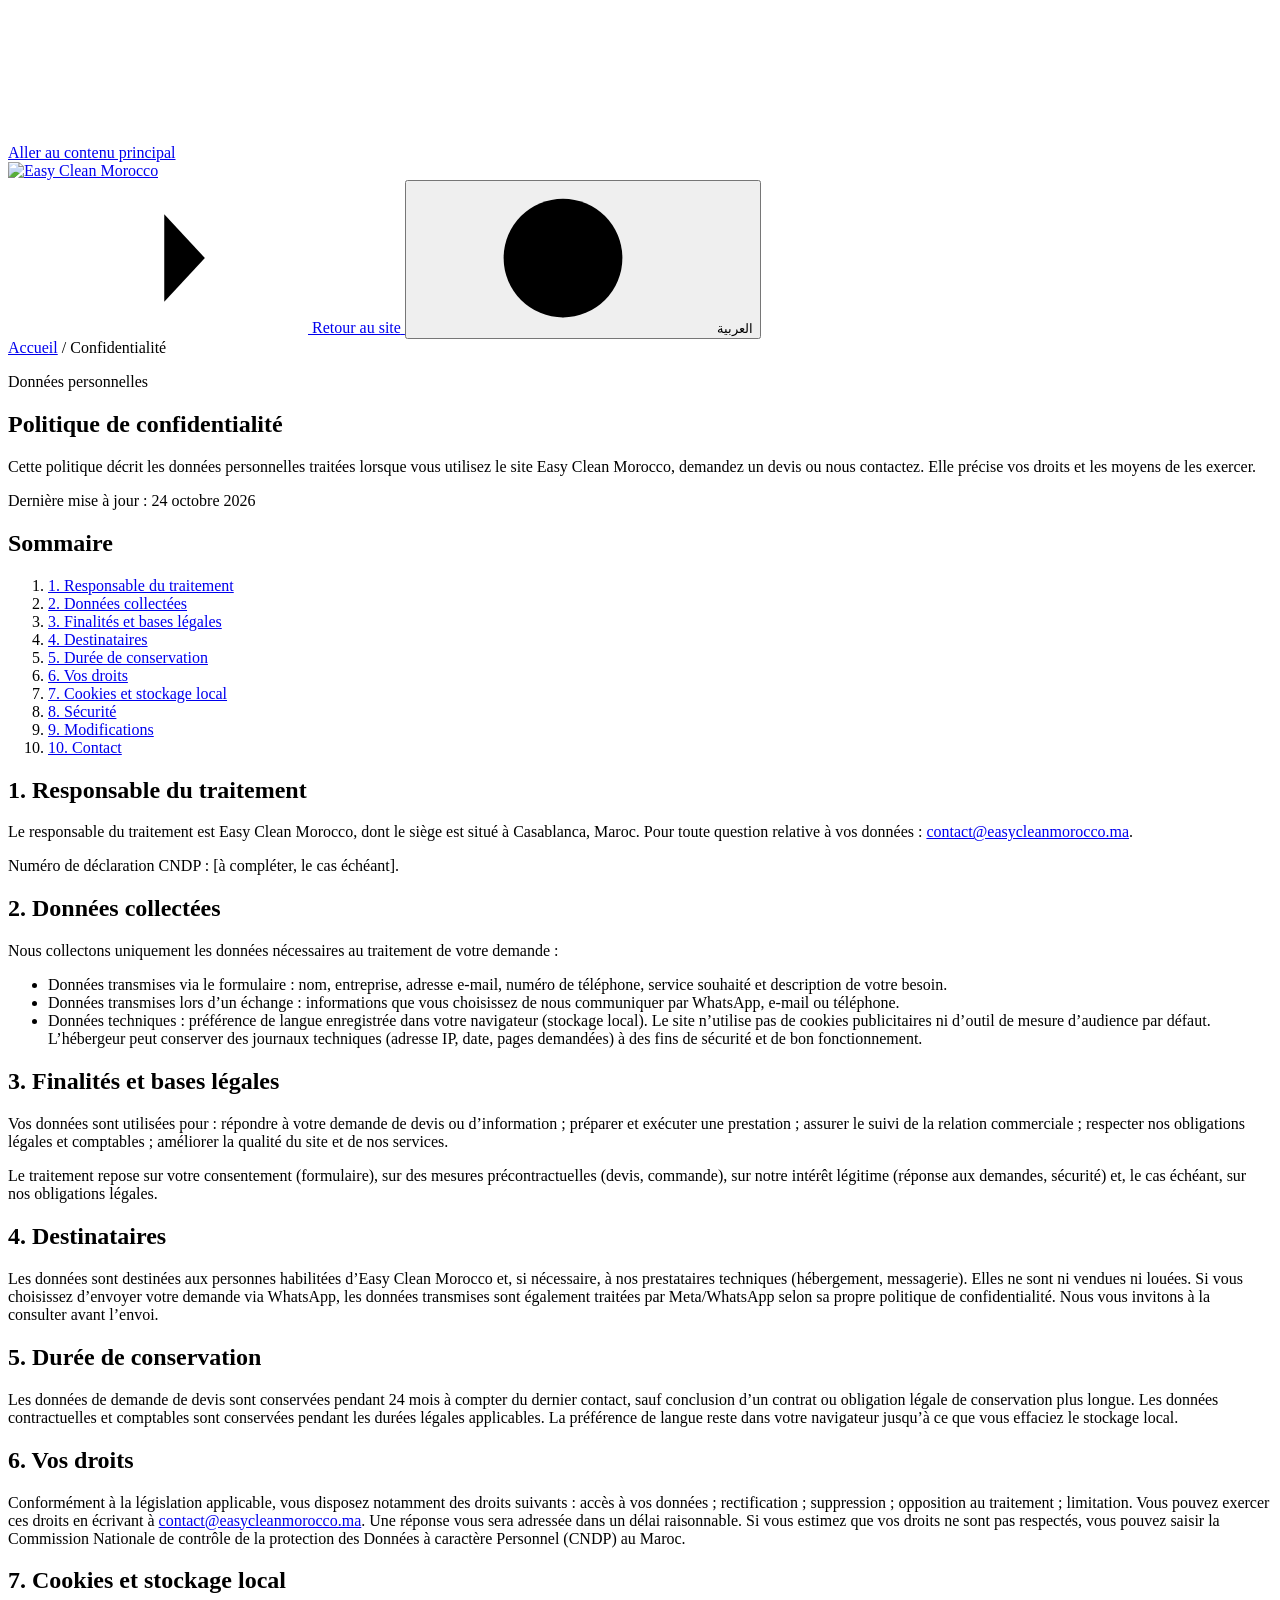
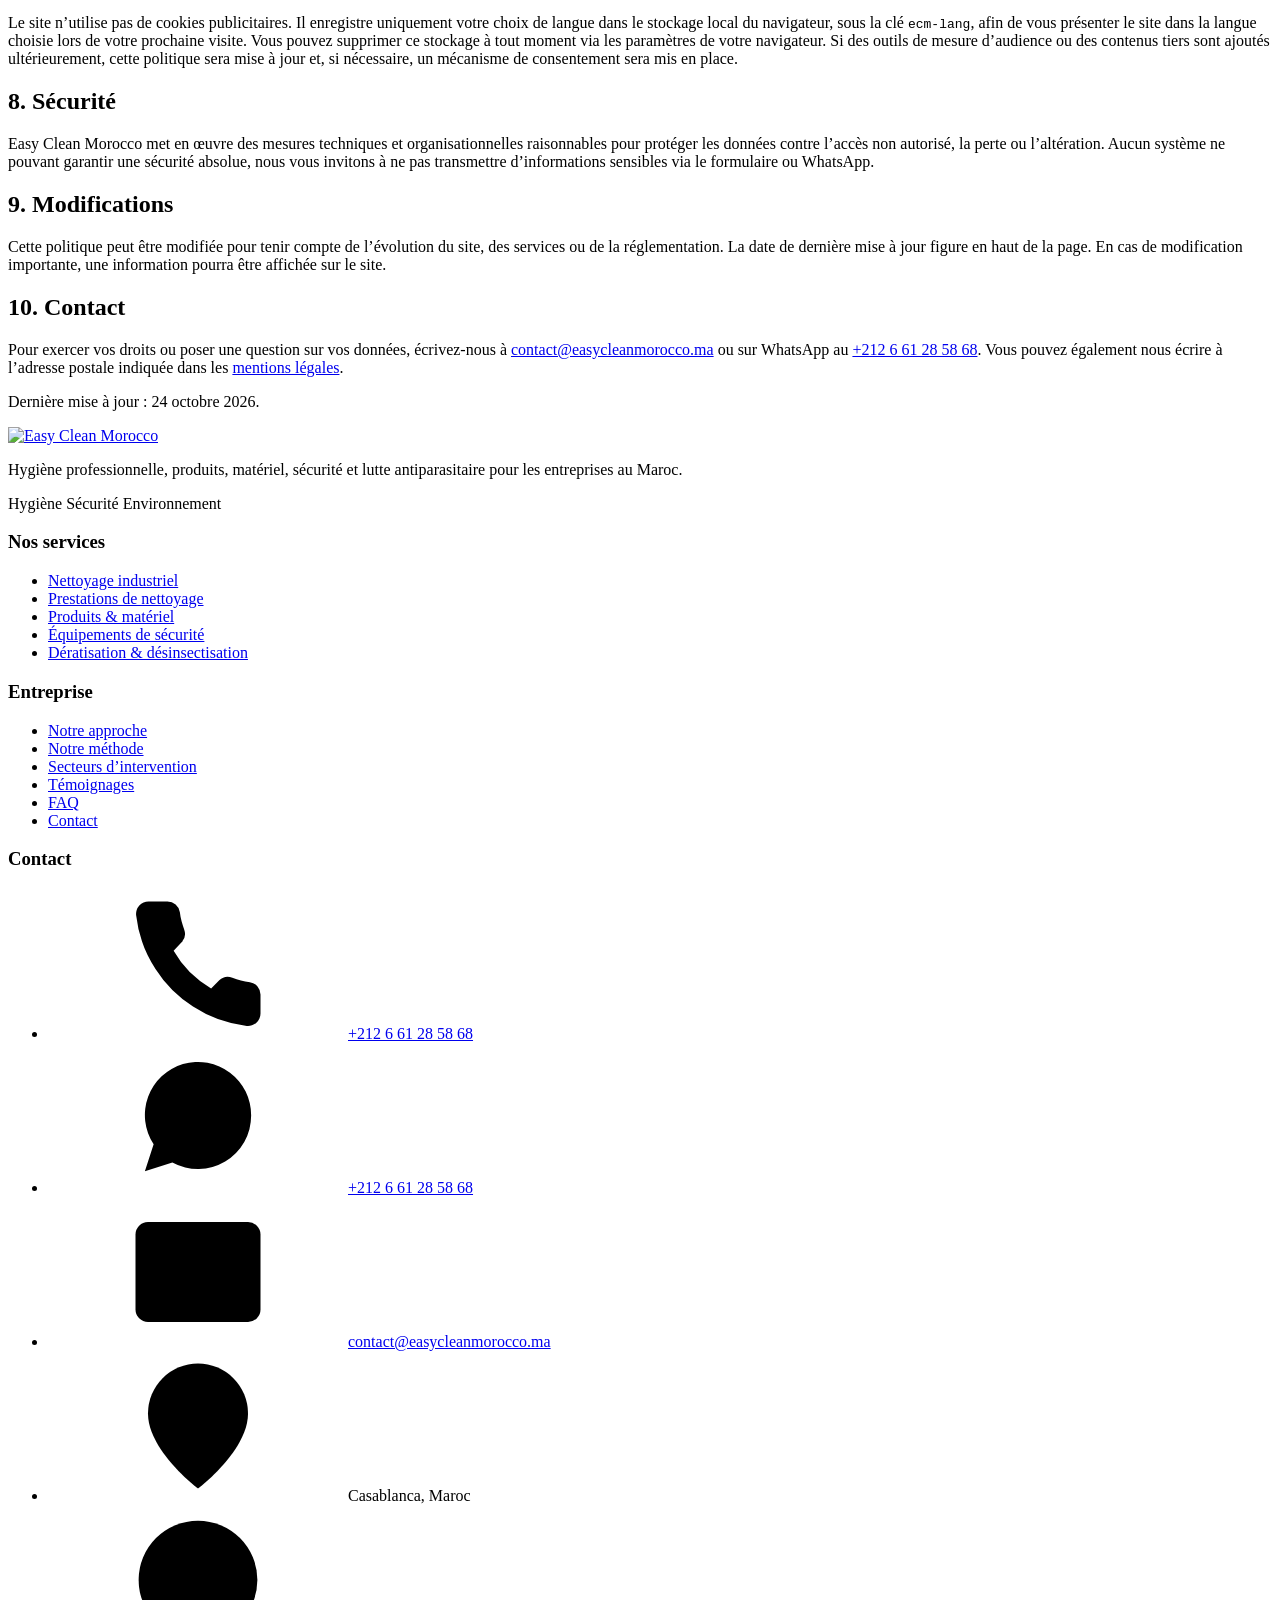
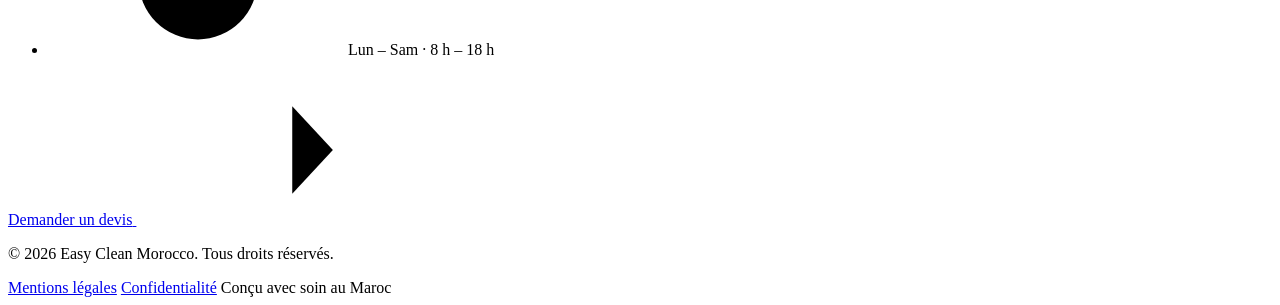
==== confidentialite.html @ 5d4d0fb3 "Renommer le titre du site : Site Web easy clean morocco" ====
<!DOCTYPE html>
<html lang="fr" dir="ltr">
<head>
<meta charset="utf-8">
<meta name="viewport" content="width=device-width, initial-scale=1">
<title>Politique de confidentialité — Site Web easy clean morocco</title>
<meta name="description" content="Politique de confidentialité d'Easy Clean Morocco : données collectées, finalités, droits et cookies.">
<meta name="theme-color" content="#07182E">
<link rel="canonical" href="https://www.easycleanmorocco.ma/confidentialite.html">
<meta property="og:type" content="website">
<meta property="og:locale" content="fr_MA">
<meta property="og:site_name" content="Site Web easy clean morocco">
<meta property="og:title" content="Politique de confidentialité — Site Web easy clean morocco">
<meta property="og:description" content="Politique de confidentialité d'Easy Clean Morocco : données collectées, finalités, droits et cookies.">
<meta property="og:image" content="https://www.easycleanmorocco.ma/assets/img/hero-main.jpg">
<meta property="og:image:width" content="1400">
<meta property="og:image:height" content="1867">
<meta property="og:url" content="https://www.easycleanmorocco.ma/confidentialite.html">
<meta name="twitter:card" content="summary_large_image">
<meta name="twitter:title" content="Politique de confidentialité — Site Web easy clean morocco">
<meta name="twitter:description" content="Politique de confidentialité d'Easy Clean Morocco : données collectées, finalités, droits et cookies.">
<meta name="twitter:image" content="https://www.easycleanmorocco.ma/assets/img/hero-main.jpg">
<link rel="icon" href="assets/favicon.svg" type="image/svg+xml">
<link rel="preload" href="assets/fonts/sora-700.woff2" as="font" type="font/woff2" crossorigin>
<link rel="preload" href="assets/fonts/manrope-400.woff2" as="font" type="font/woff2" crossorigin>
<link rel="stylesheet" href="assets/css/style.css">
<script>document.documentElement.classList.add('js');</script>
<script>
try {
  var savedLang = localStorage.getItem('ecm-lang');
  if (savedLang === 'ar') {
    document.documentElement.lang = 'ar';
    document.documentElement.dir = 'rtl';
  }
} catch (e) {}
</script>
</head>
<body data-title-fr="Politique de confidentialité — Site Web easy clean morocco" data-title-ar="سياسة الخصوصية — Site Web easy clean morocco" data-desc-fr="Politique de confidentialité d'Easy Clean Morocco : données collectées, finalités, droits et cookies." data-desc-ar="سياسة الخصوصية لدى Easy Clean Morocco: البيانات المجمعة، الأغراض، الحقوق وملفات تعريف الارتباط.">


<a href="#main" class="skip-link" data-ar="الانتقال إلى المحتوى الرئيسي">Aller au contenu principal</a>


<svg class="sprite" aria-hidden="true" focusable="false" xmlns="http://www.w3.org/2000/svg">
  <symbol id="ecm-mark" viewBox="0 0 240 260">
    <defs>
      <radialGradient id="ecm-ball" cx="35%" cy="28%" r="75%">
        <stop offset="0" stop-color="#FF9CCD"/>
        <stop offset=".4" stop-color="#FF3D9E"/>
        <stop offset=".78" stop-color="#E6007E"/>
        <stop offset="1" stop-color="#A80058"/>
      </radialGradient>
      <linearGradient id="ecm-leaf" x1="0" y1="0" x2=".9" y2="1">
        <stop offset="0" stop-color="#FF4FA6"/>
        <stop offset="1" stop-color="#E6007E"/>
      </linearGradient>
    </defs>
    <g stroke="#0A5FBF" stroke-width="9" stroke-linejoin="round">
      <path d="M145 248 C125 185 130 115 160 62 C205 120 200 190 145 248 Z" fill="url(#ecm-leaf)"/>
      <path d="M175 105 C140 160 90 205 45 250 C55 185 105 140 175 105 Z" fill="url(#ecm-leaf)"/>
      <circle cx="54" cy="88" r="32" fill="url(#ecm-ball)"/>
      <circle cx="122" cy="56" r="30" fill="url(#ecm-ball)"/>
      <circle cx="198" cy="48" r="34" fill="url(#ecm-ball)"/>
      <circle cx="146" cy="116" r="22" fill="url(#ecm-ball)"/>
      <circle cx="186" cy="210" r="38" fill="url(#ecm-ball)"/>
    </g>
    <g fill="#fff" opacity=".9">
      <ellipse cx="43" cy="76" rx="10" ry="6.5" transform="rotate(-32 43 76)"/>
      <ellipse cx="112" cy="45" rx="9" ry="6" transform="rotate(-32 112 45)"/>
      <ellipse cx="187" cy="36" rx="10" ry="6.5" transform="rotate(-32 187 36)"/>
      <ellipse cx="139" cy="108" rx="6" ry="4" transform="rotate(-32 139 108)"/>
      <ellipse cx="175" cy="198" rx="10" ry="6.5" transform="rotate(-32 175 198)"/>
      <ellipse cx="147" cy="104" rx="7" ry="26" transform="rotate(6 147 104)" opacity=".8"/>
      <ellipse cx="130" cy="163" rx="7" ry="24" transform="rotate(-42 130 163)" opacity=".7"/>
    </g>
  </symbol>
  <symbol id="i-arrow" viewBox="0 0 24 24"><path d="M4 12h16"/><path d="m13 5 6.5 7-6.5 7"/></symbol>
  <symbol id="i-globe" viewBox="0 0 24 24"><circle cx="12" cy="12" r="9.5"/><path d="M2.5 12h19M12 2.5c2.7 2.6 4 6 4 9.5s-1.3 6.9-4 9.5c-2.7-2.6-4-6-4-9.5s1.3-6.9 4-9.5Z"/></symbol>
  <symbol id="i-phone" viewBox="0 0 24 24"><path d="M22 16.9v3a2 2 0 0 1-2.2 2 19.8 19.8 0 0 1-8.6-3.1 19.5 19.5 0 0 1-6-6A19.8 19.8 0 0 1 2.1 4.2 2 2 0 0 1 4.1 2h3a2 2 0 0 1 2 1.7c.1 1 .4 1.9.7 2.8a2 2 0 0 1-.5 2.1L8.1 9.9a16 16 0 0 0 6 6l1.3-1.3a2 2 0 0 1 2.1-.4c.9.3 1.8.6 2.8.7a2 2 0 0 1 1.7 2Z"/></symbol>
  <symbol id="i-whatsapp" viewBox="0 0 24 24"><path d="M20.5 11.6a8.5 8.5 0 0 1-12.6 7.5L3.5 20.5l1.4-4.3a8.5 8.5 0 1 1 15.6-4.6Z"/><path d="M8.6 8.3c.3-.6.6-.7 1-.7h.6c.2 0 .4.1.5.4l.7 1.6c.1.2 0 .4-.1.6l-.5.6c-.1.2-.2.4 0 .6.4.7 1 1.3 1.8 1.8.2.1.4.1.6-.1l.6-.6c.2-.2.4-.2.6-.1l1.6.7c.2.1.3.3.3.5v.6c0 .4-.1.7-.7 1-.5.3-1.2.4-2 .2-1.4-.4-3-1.3-4.2-2.5-1-1-1.8-2.4-2-3.4-.1-.5 0-.9.2-1.2Z"/></symbol>
  <symbol id="i-mail" viewBox="0 0 24 24"><rect x="2" y="4" width="20" height="16" rx="2"/><path d="m2.5 6.5 9.5 7 9.5-7"/></symbol>
  <symbol id="i-pin" viewBox="0 0 24 24"><path d="M20 10c0 6-8 12-8 12s-8-6-8-12a8 8 0 0 1 16 0Z"/><circle cx="12" cy="10" r="3"/></symbol>
  <symbol id="i-clock" viewBox="0 0 24 24"><circle cx="12" cy="12" r="9.5"/><path d="M12 7v5.2l3.4 2"/></symbol>
</svg>


<header class="header legal-header" id="header">
  <div class="container header__inner">
    <a class="brand" href="index.html" aria-label="Easy Clean Morocco — Accueil">
      <img class="brand__logo" src="assets/img/logo.png" alt="Easy Clean Morocco" width="1200" height="416">
    </a>

    <div class="legal-header__actions">
      <a class="legal-back" href="index.html" aria-label="Retour au site" data-ar-label="العودة إلى الموقع">
        <svg class="ico ico--arrow" aria-hidden="true"><use href="#i-arrow"/></svg>
        <span data-ar="العودة إلى الموقع">Retour au site</span>
      </a>
      <button class="lang-toggle" type="button" id="langToggle" aria-label="Passer en arabe">
        <svg class="ico" aria-hidden="true"><use href="#i-globe"/></svg>
        <span class="lang-toggle__label">العربية</span>
      </button>
    </div>
  </div>
</header>


<main id="main" class="legal-main">
  <section class="legal-hero">
    <div class="container">
      <nav class="breadcrumb" aria-label="Fil d’Ariane">
        <a href="index.html" data-ar="الرئيسية">Accueil</a>
        <span aria-hidden="true">/</span>
        <span data-ar="الخصوصية">Confidentialité</span>
      </nav>
      <p class="eyebrow" data-ar="البيانات الشخصية"><span class="eyebrow__dot"></span> Données personnelles</p>
      <h1 data-ar="سياسة الخصوصية">Politique de confidentialité</h1>
      <p class="legal-hero__lead" data-ar="توضح هذه السياسة البيانات الشخصية التي تُعالج عند استخدام موقع Easy Clean Morocco أو طلب عرض سعر أو التواصل معنا. كما تحدد حقوقكم وسبل ممارستها.">Cette politique décrit les données personnelles traitées lorsque vous utilisez le site Easy Clean Morocco, demandez un devis ou nous contactez. Elle précise vos droits et les moyens de les exercer.</p>
      <p class="legal-meta"><span data-ar="آخر تحديث: 24 أكتوبر 2026">Dernière mise à jour : 24 octobre 2026</span></p>
    </div>
  </section>

  <div class="container legal-layout">
    
<aside class="legal-toc">
  <h2 data-ar="المحتويات">Sommaire</h2>
  <ol>
    <li><a href="#responsable" data-ar="1. المسؤول عن المعالجة">1. Responsable du traitement</a></li>
    <li><a href="#donnees" data-ar="2. البيانات المجمعة">2. Données collectées</a></li>
    <li><a href="#finalites" data-ar="3. الأغراض والأسس">3. Finalités et bases légales</a></li>
    <li><a href="#destinataires" data-ar="4. المستلمون">4. Destinataires</a></li>
    <li><a href="#conservation" data-ar="5. مدة الحفظ">5. Durée de conservation</a></li>
    <li><a href="#droits" data-ar="6. حقوقكم">6. Vos droits</a></li>
    <li><a href="#cookies" data-ar="7. ملفات تعريف الارتباط">7. Cookies et stockage local</a></li>
    <li><a href="#securite" data-ar="8. الأمن">8. Sécurité</a></li>
    <li><a href="#modifications" data-ar="9. التعديلات">9. Modifications</a></li>
    <li><a href="#contact-donnees" data-ar="10. اتصل بنا">10. Contact</a></li>
  </ol>
</aside>

    
<article class="legal-content">
  <section id="responsable">
    <h2 data-ar="1. المسؤول عن المعالجة">1. Responsable du traitement</h2>
    <p data-ar="المسؤول عن معالجة بياناتكم هو Easy Clean Morocco، الكائن مقره بالدار البيضاء، المغرب. لأي سؤال يتعلق ببياناتكم: <a href='mailto:contact@easycleanmorocco.ma'><bdi dir='ltr'>contact@easycleanmorocco.ma</bdi></a>.">Le responsable du traitement est Easy Clean Morocco, dont le siège est situé à Casablanca, Maroc. Pour toute question relative à vos données : <a href="mailto:contact@easycleanmorocco.ma">contact@easycleanmorocco.ma</a>.</p>
    <p data-ar="رقم التصريح لدى اللجنة الوطنية لمراقبة حماية المعطيات ذات الطابع الشخصي (CNDP): [يُستكمل عند الاقتضاء].">Numéro de déclaration CNDP : <span class="legal-placeholder">[à compléter, le cas échéant]</span>.</p>
  </section>

  <section id="donnees">
    <h2 data-ar="2. البيانات المجمعة">2. Données collectées</h2>
    <p data-ar="نجمع فقط البيانات الضرورية لمعالجة طلبكم:">Nous collectons uniquement les données nécessaires au traitement de votre demande :</p>
    <ul>
      <li data-ar="البيانات المرسلة عبر النموذج: الاسم، الشركة، البريد الإلكتروني، رقم الهاتف، الخدمة المطلوبة ووصف الاحتياج.">Données transmises via le formulaire : nom, entreprise, adresse e-mail, numéro de téléphone, service souhaité et description de votre besoin.</li>
      <li data-ar="البيانات المرسلة أثناء التواصل: المعلومات التي تختارون مشاركتها معنا عبر واتساب أو البريد الإلكتروني أو الهاتف.">Données transmises lors d’un échange : informations que vous choisissez de nous communiquer par WhatsApp, e-mail ou téléphone.</li>
      <li data-ar="البيانات التقنية: تفضيل اللغة المحفوظ في متصفحكم (التخزين المحلي). لا يستخدم الموقع ملفات تعريف ارتباط إعلانية ولا أدوات قياس جمهور بشكل افتراضي. وقد يحتفظ المستضيف بسجلات تقنية (عنوان IP، التاريخ، الصفحات المطلوبة) لأغراض الأمن وحسن سير الموقع.">Données techniques : préférence de langue enregistrée dans votre navigateur (stockage local). Le site n’utilise pas de cookies publicitaires ni d’outil de mesure d’audience par défaut. L’hébergeur peut conserver des journaux techniques (adresse IP, date, pages demandées) à des fins de sécurité et de bon fonctionnement.</li>
    </ul>
  </section>

  <section id="finalites">
    <h2 data-ar="3. الأغراض والأسس القانونية">3. Finalités et bases légales</h2>
    <p data-ar="تُستخدم بياناتكم من أجل: الرد على طلب عرض السعر أو المعلومات؛ إعداد وتنفيذ الخدمة؛ متابعة العلاقة التجارية؛ الوفاء بالتزاماتنا القانونية والمحاسبية؛ تحسين جودة الموقع وخدماتنا.">Vos données sont utilisées pour : répondre à votre demande de devis ou d’information ; préparer et exécuter une prestation ; assurer le suivi de la relation commerciale ; respecter nos obligations légales et comptables ; améliorer la qualité du site et de nos services.</p>
    <p data-ar="تستند المعالجة إلى موافقتكم (النموذج)، وإلى الإجراءات السابقة للتعاقد (عرض السعر، الطلب)، وإلى مصلحتنا المشروعة (الرد على الطلبات، الأمن)، وعند الاقتضاء إلى التزاماتنا القانونية.">Le traitement repose sur votre consentement (formulaire), sur des mesures précontractuelles (devis, commande), sur notre intérêt légitime (réponse aux demandes, sécurité) et, le cas échéant, sur nos obligations légales.</p>
  </section>

  <section id="destinataires">
    <h2 data-ar="4. المستلمون">4. Destinataires</h2>
    <p data-ar="البيانات مخصصة للأشخاص المخولين لدى Easy Clean Morocco، وعند الحاجة لمزودينا التقنيين (الاستضافة، البريد الإلكتروني). ولا تُباع ولا تُؤجَّر. وإذا اخترتم إرسال طلبكم عبر واتساب، فإن البيانات المرسلة تُعالج أيضاً من طرف Meta/WhatsApp وفقاً لسياسة الخصوصية الخاصة بها. ندعوكم إلى الاطلاع عليها قبل الإرسال.">Les données sont destinées aux personnes habilitées d’Easy Clean Morocco et, si nécessaire, à nos prestataires techniques (hébergement, messagerie). Elles ne sont ni vendues ni louées. Si vous choisissez d’envoyer votre demande via WhatsApp, les données transmises sont également traitées par Meta/WhatsApp selon sa propre politique de confidentialité. Nous vous invitons à la consulter avant l’envoi.</p>
  </section>

  <section id="conservation">
    <h2 data-ar="5. مدة الحفظ">5. Durée de conservation</h2>
    <p data-ar="تُحفظ بيانات طلب عرض السعر لمدة 24 شهراً من آخر تواصل، ما لم يُبرم عقد أو توجد مدة حفظ قانونية أطول. وتُحفظ البيانات التعاقدية والمحاسبية للمدد القانونية المعمول بها. ويبقى تفضيل اللغة في متصفحكم إلى حين مسح التخزين المحلي.">Les données de demande de devis sont conservées pendant 24 mois à compter du dernier contact, sauf conclusion d’un contrat ou obligation légale de conservation plus longue. Les données contractuelles et comptables sont conservées pendant les durées légales applicables. La préférence de langue reste dans votre navigateur jusqu’à ce que vous effaciez le stockage local.</p>
  </section>

  <section id="droits">
    <h2 data-ar="6. حقوقكم">6. Vos droits</h2>
    <p data-ar="وفقاً للتشريع المعمول به، تتمتعون على وجه الخصوص بالحقوق التالية: الوصول إلى بياناتكم؛ التصحيح؛ الحذف؛ الاعتراض على المعالجة؛ التقييد. يمكنكم ممارسة هذه الحقوق بمراسلتنا على <a href='mailto:contact@easycleanmorocco.ma'><bdi dir='ltr'>contact@easycleanmorocco.ma</bdi></a>. وسيتم الرد عليكم في أجل معقول. وإذا رأيتم أن حقوقكم لا تُحترم، يمكنكم اللجوء إلى اللجنة الوطنية لمراقبة حماية المعطيات ذات الطابع الشخصي (CNDP) بالمغرب.">Conformément à la législation applicable, vous disposez notamment des droits suivants : accès à vos données ; rectification ; suppression ; opposition au traitement ; limitation. Vous pouvez exercer ces droits en écrivant à <a href="mailto:contact@easycleanmorocco.ma">contact@easycleanmorocco.ma</a>. Une réponse vous sera adressée dans un délai raisonnable. Si vous estimez que vos droits ne sont pas respectés, vous pouvez saisir la Commission Nationale de contrôle de la protection des Données à caractère Personnel (CNDP) au Maroc.</p>
  </section>

  <section id="cookies">
    <h2 data-ar="7. ملفات تعريف الارتباط والتخزين المحلي">7. Cookies et stockage local</h2>
    <p data-ar="لا يستخدم الموقع ملفات تعريف ارتباط إعلانية. ويحفظ فقط اختيار اللغة في التخزين المحلي للمتصفح تحت المفتاح ecm-lang، لعرض الموقع باللغة المختارة عند زيارتكم التالية. يمكنكم حذف هذا التخزين في أي وقت عبر إعدادات المتصفح. وإذا أُضيفت لاحقاً أدوات لقياس الجمهور أو محتويات تابعة لجهات خارجية، فسيتم تحديث هذه السياسة، وعند الحاجة سيتم اعتماد آلية للموافقة.">Le site n’utilise pas de cookies publicitaires. Il enregistre uniquement votre choix de langue dans le stockage local du navigateur, sous la clé <code>ecm-lang</code>, afin de vous présenter le site dans la langue choisie lors de votre prochaine visite. Vous pouvez supprimer ce stockage à tout moment via les paramètres de votre navigateur. Si des outils de mesure d’audience ou des contenus tiers sont ajoutés ultérieurement, cette politique sera mise à jour et, si nécessaire, un mécanisme de consentement sera mis en place.</p>
  </section>

  <section id="securite">
    <h2 data-ar="8. الأمن">8. Sécurité</h2>
    <p data-ar="يتخذ Easy Clean Morocco تدابير تقنية وتنظيمية معقولة لحماية البيانات من الوصول غير المصرح به أو الفقدان أو التغيير. وبما أنه لا يوجد نظام يضمن أماناً مطلقاً، ندعوكم إلى عدم إرسال معلومات حساسة عبر النموذج أو واتساب.">Easy Clean Morocco met en œuvre des mesures techniques et organisationnelles raisonnables pour protéger les données contre l’accès non autorisé, la perte ou l’altération. Aucun système ne pouvant garantir une sécurité absolue, nous vous invitons à ne pas transmettre d’informations sensibles via le formulaire ou WhatsApp.</p>
  </section>

  <section id="modifications">
    <h2 data-ar="9. التعديلات">9. Modifications</h2>
    <p data-ar="قد تُعدَّل هذه السياسة لمواكبة تطور الموقع أو الخدمات أو التشريعات. ويظهر تاريخ آخر تحديث في أعلى الصفحة. وفي حال إجراء تعديل جوهري، يمكن عرض إشعار على الموقع.">Cette politique peut être modifiée pour tenir compte de l’évolution du site, des services ou de la réglementation. La date de dernière mise à jour figure en haut de la page. En cas de modification importante, une information pourra être affichée sur le site.</p>
  </section>

  <section id="contact-donnees">
    <h2 data-ar="10. اتصل بنا">10. Contact</h2>
    <p data-ar="لممارسة حقوقكم أو طرح سؤال حول بياناتكم، راسلونا على <a href='mailto:contact@easycleanmorocco.ma'><bdi dir='ltr'>contact@easycleanmorocco.ma</bdi></a> أو عبر واتساب على <a href='https://wa.me/212661285868' target='_blank' rel='noopener'><bdi dir='ltr'>+212 6 61 28 58 68</bdi></a>. يمكنكم أيضاً مراسلتنا على العنوان البريدي المذكور في <a href='mentions-legales.html'>المعلومات القانونية</a>.">Pour exercer vos droits ou poser une question sur vos données, écrivez-nous à <a href="mailto:contact@easycleanmorocco.ma">contact@easycleanmorocco.ma</a> ou sur WhatsApp au <a href="https://wa.me/212661285868" target="_blank" rel="noopener">+212 6 61 28 58 68</a>. Vous pouvez également nous écrire à l’adresse postale indiquée dans les <a href="mentions-legales.html">mentions légales</a>.</p>
  </section>

  <p class="legal-footer-note" data-ar="آخر تحديث: 24 أكتوبر 2026.">Dernière mise à jour : 24 octobre 2026.</p>
</article>

  </div>
</main>


<footer class="footer">
  <div class="container">
    <div class="footer__grid">
      <div class="footer__brand">
        <a class="brand brand--footer" href="index.html" aria-label="Easy Clean Morocco — Accueil">
          <img class="brand__logo" src="assets/img/logo.png" alt="Easy Clean Morocco" width="1200" height="416">
        </a>
        <p data-ar="النظافة المهنية، المنتجات، المعدات، السلامة ومكافحة الحشرات للشركات في المغرب.">Hygiène professionnelle, produits, matériel, sécurité et lutte antiparasitaire pour les entreprises au Maroc.</p>
        <div class="footer__tags">
          <span data-ar="نظافة">Hygiène</span>
          <span data-ar="سلامة">Sécurité</span>
          <span data-ar="بيئة">Environnement</span>
        </div>
      </div>

      <div class="footer__col">
        <h3 data-ar="خدماتنا">Nos services</h3>
        <ul>
          <li><a href="index.html#services" data-ar="التنظيف الصناعي">Nettoyage industriel</a></li>
          <li><a href="index.html#services" data-ar="خدمات التنظيف">Prestations de nettoyage</a></li>
          <li><a href="index.html#produits" data-ar="المنتجات والمعدات">Produits &amp; matériel</a></li>
          <li><a href="index.html#services" data-ar="معدات السلامة">Équipements de sécurité</a></li>
          <li><a href="index.html#services" data-ar="مكافحة القوارض والحشرات">Dératisation &amp; désinsectisation</a></li>
        </ul>
      </div>

      <div class="footer__col">
        <h3 data-ar="الشركة">Entreprise</h3>
        <ul>
          <li><a href="index.html#approche" data-ar="نهجنا">Notre approche</a></li>
          <li><a href="index.html#methode" data-ar="طريقتنا">Notre méthode</a></li>
          <li><a href="index.html#secteurs" data-ar="القطاعات">Secteurs d’intervention</a></li>
          <li><a href="index.html#temoignages" data-ar="شهادات">Témoignages</a></li>
          <li><a href="index.html#faq" data-ar="الأسئلة الشائعة">FAQ</a></li>
          <li><a href="index.html#contact" data-ar="اتصل بنا">Contact</a></li>
        </ul>
      </div>

      <div class="footer__col footer__contact">
        <h3 data-ar="اتصال">Contact</h3>
        <ul class="footer__contact-list">
          <li><svg class="ico" aria-hidden="true"><use href="#i-phone"/></svg><a href="tel:+212661285868"><bdi dir="ltr">+212 6 61 28 58 68</bdi></a></li>
          <li><svg class="ico" aria-hidden="true"><use href="#i-whatsapp"/></svg><a href="https://wa.me/212661285868" target="_blank" rel="noopener"><bdi dir="ltr">+212 6 61 28 58 68</bdi></a></li>
          <li><svg class="ico" aria-hidden="true"><use href="#i-mail"/></svg><a href="mailto:contact@easycleanmorocco.ma"><bdi dir="ltr">contact@easycleanmorocco.ma</bdi></a></li>
          <li><svg class="ico" aria-hidden="true"><use href="#i-pin"/></svg><span data-ar="الدار البيضاء، المغرب">Casablanca, Maroc</span></li>
          <li><svg class="ico" aria-hidden="true"><use href="#i-clock"/></svg><span data-ar="الاثنين – السبت · من الثامنة صباحاً إلى السادسة مساءً">Lun – Sam · 8 h – 18 h</span></li>
        </ul>
        <a href="index.html#contact" class="footer__cta"><span data-ar="اطلب عرض سعر">Demander un devis</span> <svg class="ico ico--arrow" aria-hidden="true"><use href="#i-arrow"/></svg></a>
      </div>
    </div>

    <div class="footer__bottom">
      <p data-ar="© 2026 Easy Clean Morocco. جميع الحقوق محفوظة.">© 2026 Easy Clean Morocco. Tous droits réservés.</p>
      <div class="footer__legal">
        <a href="mentions-legales.html" data-ar="المعلومات القانونية">Mentions légales</a>
        <a href="confidentialite.html" data-ar="الخصوصية" aria-current="page">Confidentialité</a>
        <span data-ar="صُنع بعناية في المغرب">Conçu avec soin au Maroc</span>
      </div>
    </div>
  </div>
</footer>


<script src="assets/js/main.js" defer></script>
</body>
</html>
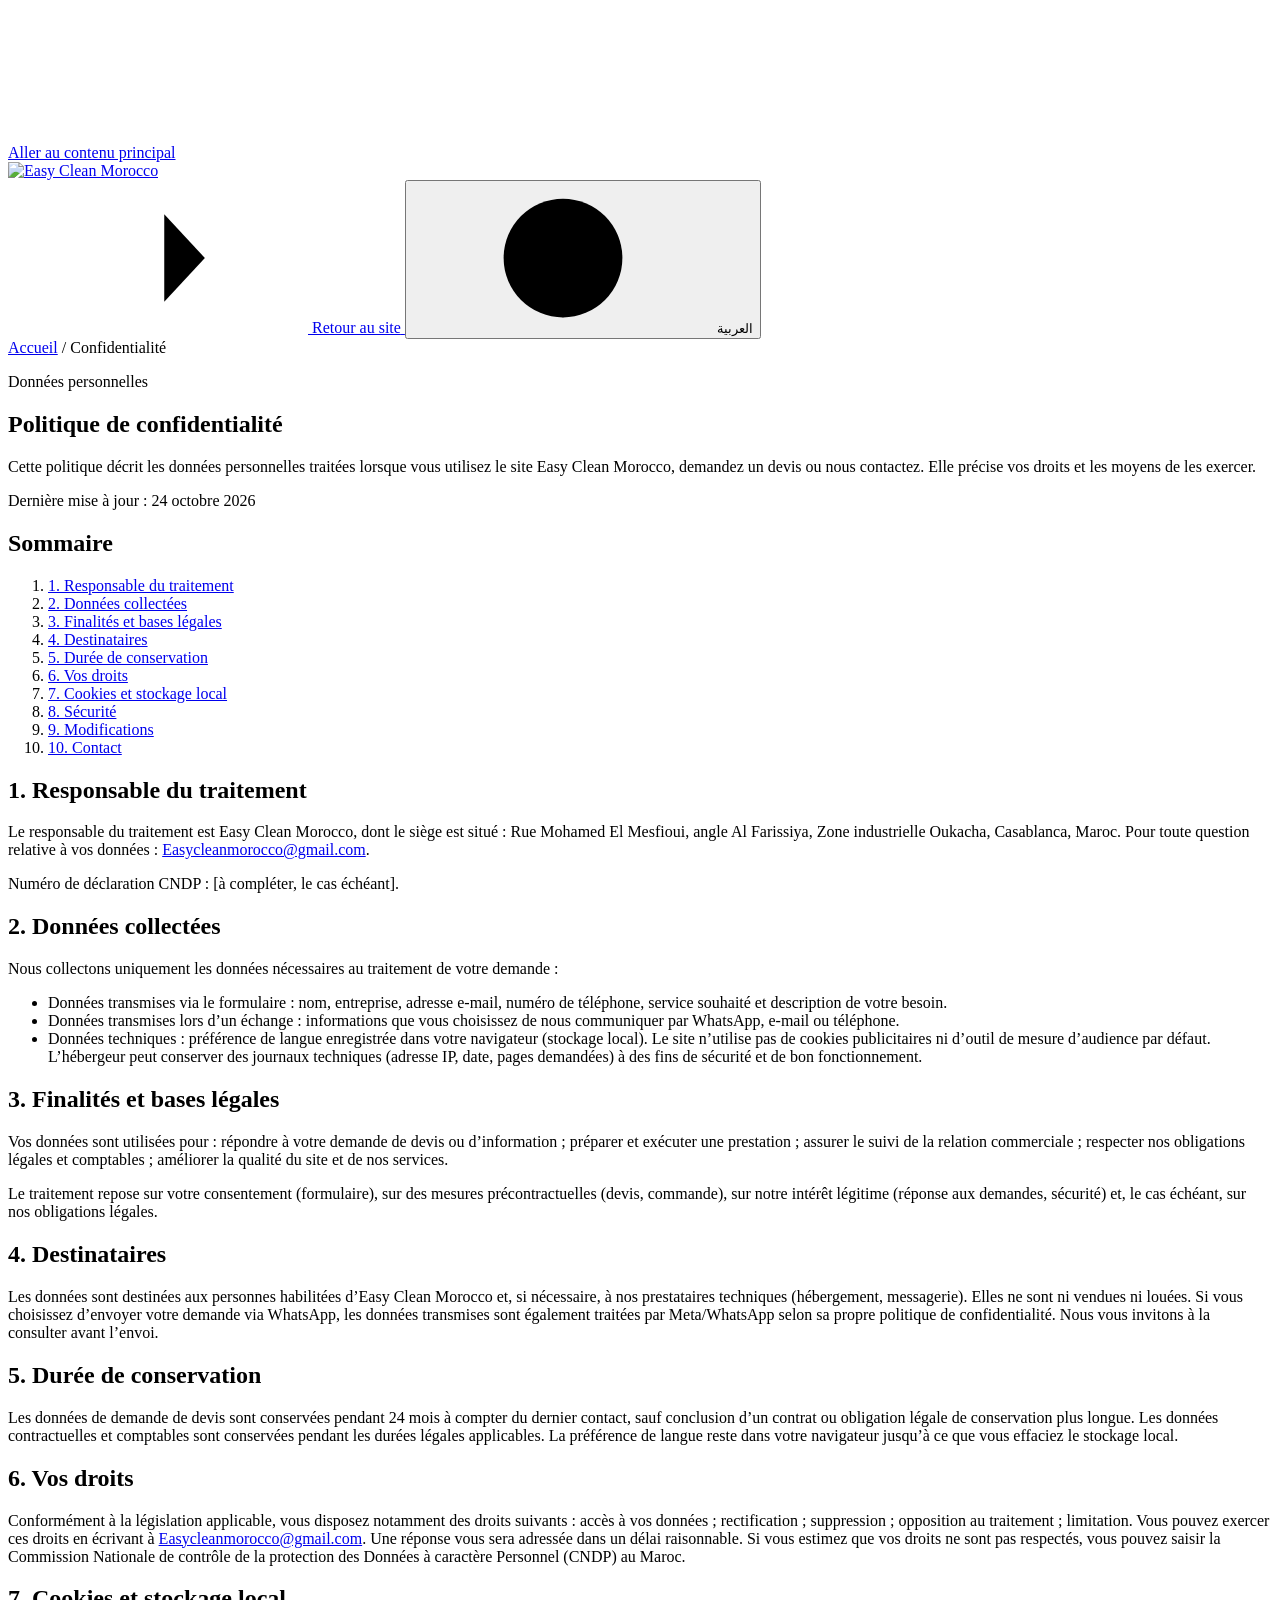
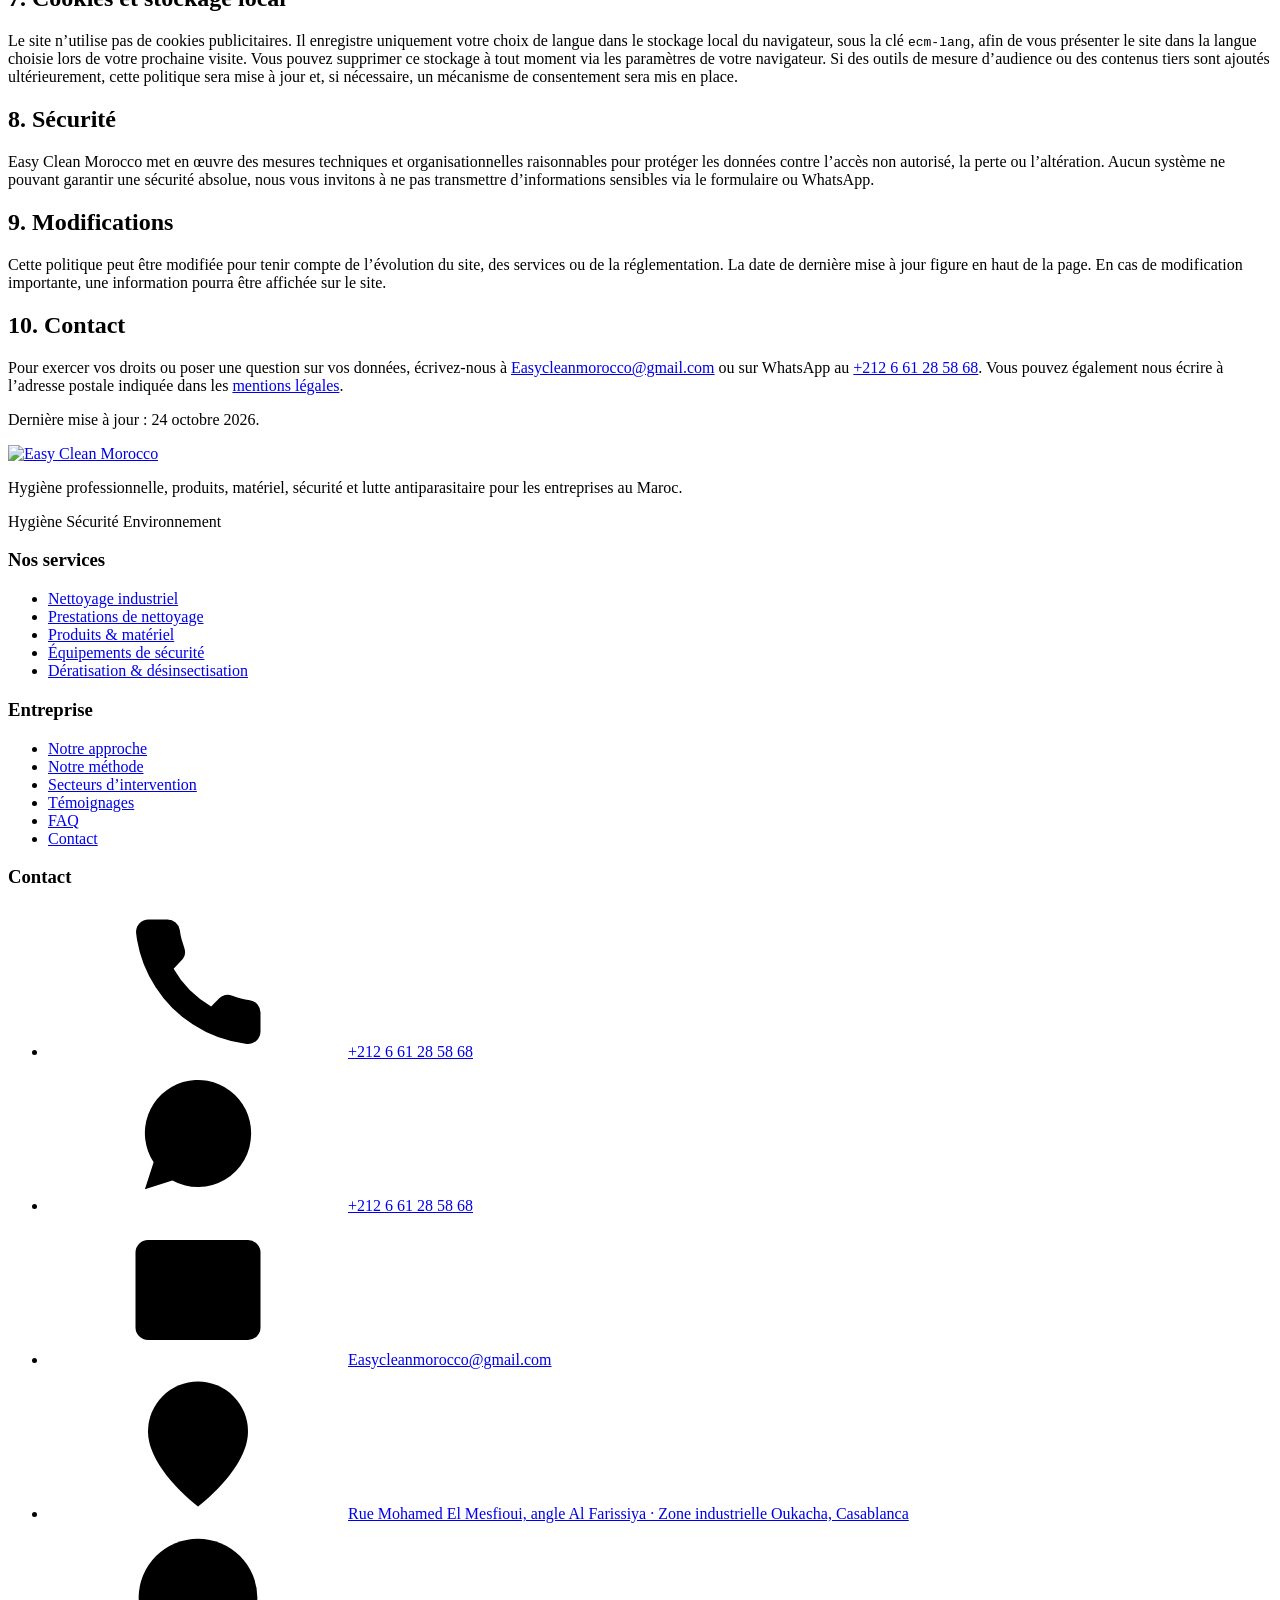
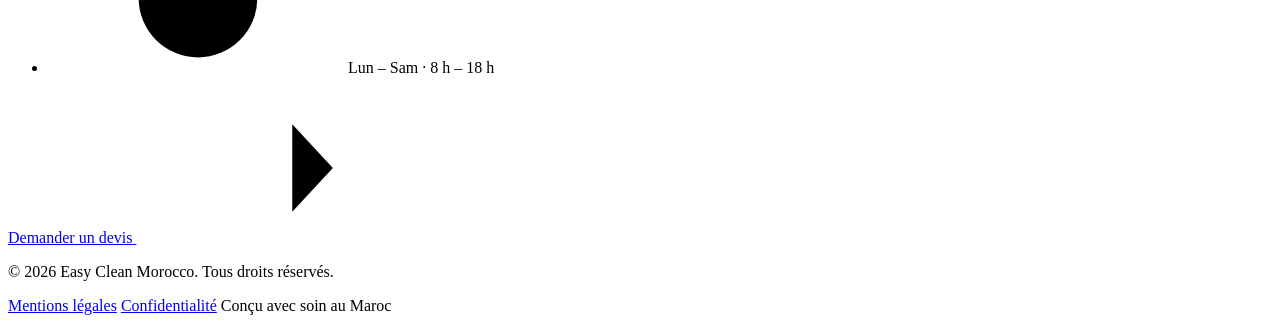
==== commit 4dc8cd84: "Ajouter e-mail Gmail, adresse complete Oukacha et lien Google Maps" ====
--- a/confidentialite.html
+++ b/confidentialite.html
@@ -141,7 +141,7 @@
 <article class="legal-content">
   <section id="responsable">
     <h2 data-ar="1. المسؤول عن المعالجة">1. Responsable du traitement</h2>
-    <p data-ar="المسؤول عن معالجة بياناتكم هو Easy Clean Morocco، الكائن مقره بالدار البيضاء، المغرب. لأي سؤال يتعلق ببياناتكم: <a href='mailto:contact@easycleanmorocco.ma'><bdi dir='ltr'>contact@easycleanmorocco.ma</bdi></a>.">Le responsable du traitement est Easy Clean Morocco, dont le siège est situé à Casablanca, Maroc. Pour toute question relative à vos données : <a href="mailto:contact@easycleanmorocco.ma">contact@easycleanmorocco.ma</a>.</p>
+    <p data-ar="المسؤول عن معالجة بياناتكم هو Easy Clean Morocco، مقره بزنقة محمد المسفيوي، زاوية الفارسية، المنطقة الصناعية وقاش، الدار البيضاء، المغرب. لأي سؤال يتعلق ببياناتكم: <a href='mailto:Easycleanmorocco@gmail.com'><bdi dir='ltr'>Easycleanmorocco@gmail.com</bdi></a>.">Le responsable du traitement est Easy Clean Morocco, dont le siège est situé : Rue Mohamed El Mesfioui, angle Al Farissiya, Zone industrielle Oukacha, Casablanca, Maroc. Pour toute question relative à vos données : <a href="mailto:Easycleanmorocco@gmail.com">Easycleanmorocco@gmail.com</a>.</p>
     <p data-ar="رقم التصريح لدى اللجنة الوطنية لمراقبة حماية المعطيات ذات الطابع الشخصي (CNDP): [يُستكمل عند الاقتضاء].">Numéro de déclaration CNDP : <span class="legal-placeholder">[à compléter, le cas échéant]</span>.</p>
   </section>
 
@@ -173,7 +173,7 @@
 
   <section id="droits">
     <h2 data-ar="6. حقوقكم">6. Vos droits</h2>
-    <p data-ar="وفقاً للتشريع المعمول به، تتمتعون على وجه الخصوص بالحقوق التالية: الوصول إلى بياناتكم؛ التصحيح؛ الحذف؛ الاعتراض على المعالجة؛ التقييد. يمكنكم ممارسة هذه الحقوق بمراسلتنا على <a href='mailto:contact@easycleanmorocco.ma'><bdi dir='ltr'>contact@easycleanmorocco.ma</bdi></a>. وسيتم الرد عليكم في أجل معقول. وإذا رأيتم أن حقوقكم لا تُحترم، يمكنكم اللجوء إلى اللجنة الوطنية لمراقبة حماية المعطيات ذات الطابع الشخصي (CNDP) بالمغرب.">Conformément à la législation applicable, vous disposez notamment des droits suivants : accès à vos données ; rectification ; suppression ; opposition au traitement ; limitation. Vous pouvez exercer ces droits en écrivant à <a href="mailto:contact@easycleanmorocco.ma">contact@easycleanmorocco.ma</a>. Une réponse vous sera adressée dans un délai raisonnable. Si vous estimez que vos droits ne sont pas respectés, vous pouvez saisir la Commission Nationale de contrôle de la protection des Données à caractère Personnel (CNDP) au Maroc.</p>
+    <p data-ar="وفقاً للتشريع المعمول به، تتمتعون على وجه الخصوص بالحقوق التالية: الوصول إلى بياناتكم؛ التصحيح؛ الحذف؛ الاعتراض على المعالجة؛ التقييد. يمكنكم ممارسة هذه الحقوق بمراسلتنا على <a href='mailto:Easycleanmorocco@gmail.com'><bdi dir='ltr'>Easycleanmorocco@gmail.com</bdi></a>. وسيتم الرد عليكم في أجل معقول. وإذا رأيتم أن حقوقكم لا تُحترم، يمكنكم اللجوء إلى اللجنة الوطنية لمراقبة حماية المعطيات ذات الطابع الشخصي (CNDP) بالمغرب.">Conformément à la législation applicable, vous disposez notamment des droits suivants : accès à vos données ; rectification ; suppression ; opposition au traitement ; limitation. Vous pouvez exercer ces droits en écrivant à <a href="mailto:Easycleanmorocco@gmail.com">Easycleanmorocco@gmail.com</a>. Une réponse vous sera adressée dans un délai raisonnable. Si vous estimez que vos droits ne sont pas respectés, vous pouvez saisir la Commission Nationale de contrôle de la protection des Données à caractère Personnel (CNDP) au Maroc.</p>
   </section>
 
   <section id="cookies">
@@ -193,7 +193,7 @@
 
   <section id="contact-donnees">
     <h2 data-ar="10. اتصل بنا">10. Contact</h2>
-    <p data-ar="لممارسة حقوقكم أو طرح سؤال حول بياناتكم، راسلونا على <a href='mailto:contact@easycleanmorocco.ma'><bdi dir='ltr'>contact@easycleanmorocco.ma</bdi></a> أو عبر واتساب على <a href='https://wa.me/212661285868' target='_blank' rel='noopener'><bdi dir='ltr'>+212 6 61 28 58 68</bdi></a>. يمكنكم أيضاً مراسلتنا على العنوان البريدي المذكور في <a href='mentions-legales.html'>المعلومات القانونية</a>.">Pour exercer vos droits ou poser une question sur vos données, écrivez-nous à <a href="mailto:contact@easycleanmorocco.ma">contact@easycleanmorocco.ma</a> ou sur WhatsApp au <a href="https://wa.me/212661285868" target="_blank" rel="noopener">+212 6 61 28 58 68</a>. Vous pouvez également nous écrire à l’adresse postale indiquée dans les <a href="mentions-legales.html">mentions légales</a>.</p>
+    <p data-ar="لممارسة حقوقكم أو طرح سؤال حول بياناتكم، راسلونا على <a href='mailto:Easycleanmorocco@gmail.com'><bdi dir='ltr'>Easycleanmorocco@gmail.com</bdi></a> أو عبر واتساب على <a href='https://wa.me/212661285868' target='_blank' rel='noopener'><bdi dir='ltr'>+212 6 61 28 58 68</bdi></a>. يمكنكم أيضاً مراسلتنا على العنوان البريدي المذكور في <a href='mentions-legales.html'>المعلومات القانونية</a>.">Pour exercer vos droits ou poser une question sur vos données, écrivez-nous à <a href="mailto:Easycleanmorocco@gmail.com">Easycleanmorocco@gmail.com</a> ou sur WhatsApp au <a href="https://wa.me/212661285868" target="_blank" rel="noopener">+212 6 61 28 58 68</a>. Vous pouvez également nous écrire à l’adresse postale indiquée dans les <a href="mentions-legales.html">mentions légales</a>.</p>
   </section>
 
   <p class="legal-footer-note" data-ar="آخر تحديث: 24 أكتوبر 2026.">Dernière mise à jour : 24 octobre 2026.</p>
@@ -246,8 +246,8 @@
         <ul class="footer__contact-list">
           <li><svg class="ico" aria-hidden="true"><use href="#i-phone"/></svg><a href="tel:+212661285868"><bdi dir="ltr">+212 6 61 28 58 68</bdi></a></li>
           <li><svg class="ico" aria-hidden="true"><use href="#i-whatsapp"/></svg><a href="https://wa.me/212661285868" target="_blank" rel="noopener"><bdi dir="ltr">+212 6 61 28 58 68</bdi></a></li>
-          <li><svg class="ico" aria-hidden="true"><use href="#i-mail"/></svg><a href="mailto:contact@easycleanmorocco.ma"><bdi dir="ltr">contact@easycleanmorocco.ma</bdi></a></li>
-          <li><svg class="ico" aria-hidden="true"><use href="#i-pin"/></svg><span data-ar="الدار البيضاء، المغرب">Casablanca, Maroc</span></li>
+          <li><svg class="ico" aria-hidden="true"><use href="#i-mail"/></svg><a href="mailto:Easycleanmorocco@gmail.com"><bdi dir="ltr">Easycleanmorocco@gmail.com</bdi></a></li>
+          <li><svg class="ico" aria-hidden="true"><use href="#i-pin"/></svg><a href="https://maps.app.goo.gl/onoBj88PVNn3zAgy9?g_st=aw" target="_blank" rel="noopener" data-ar="زنقة محمد المسفيوي، زاوية الفارسية · المنطقة الصناعية وقاش، الدار البيضاء">Rue Mohamed El Mesfioui, angle Al Farissiya · Zone industrielle Oukacha, Casablanca</a></li>
           <li><svg class="ico" aria-hidden="true"><use href="#i-clock"/></svg><span data-ar="الاثنين – السبت · من الثامنة صباحاً إلى السادسة مساءً">Lun – Sam · 8 h – 18 h</span></li>
         </ul>
         <a href="index.html#contact" class="footer__cta"><span data-ar="اطلب عرض سعر">Demander un devis</span> <svg class="ico ico--arrow" aria-hidden="true"><use href="#i-arrow"/></svg></a>
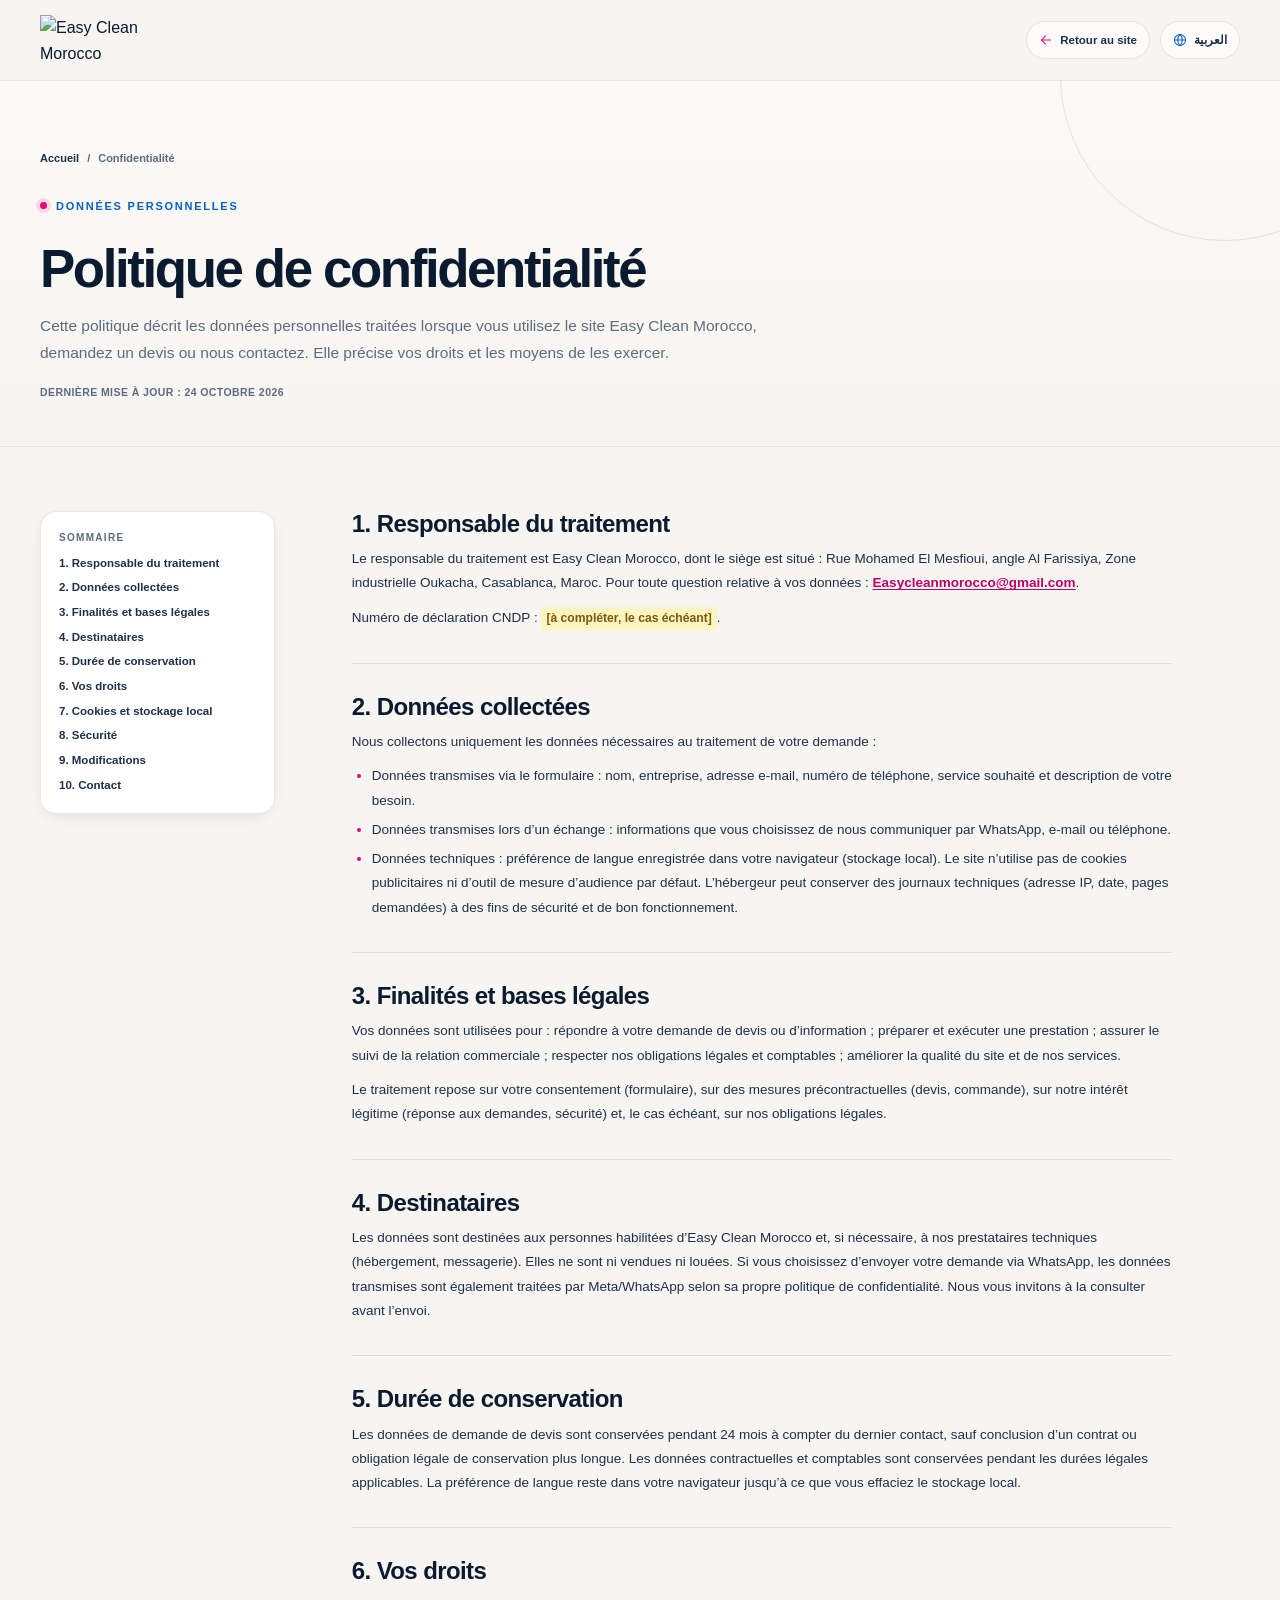
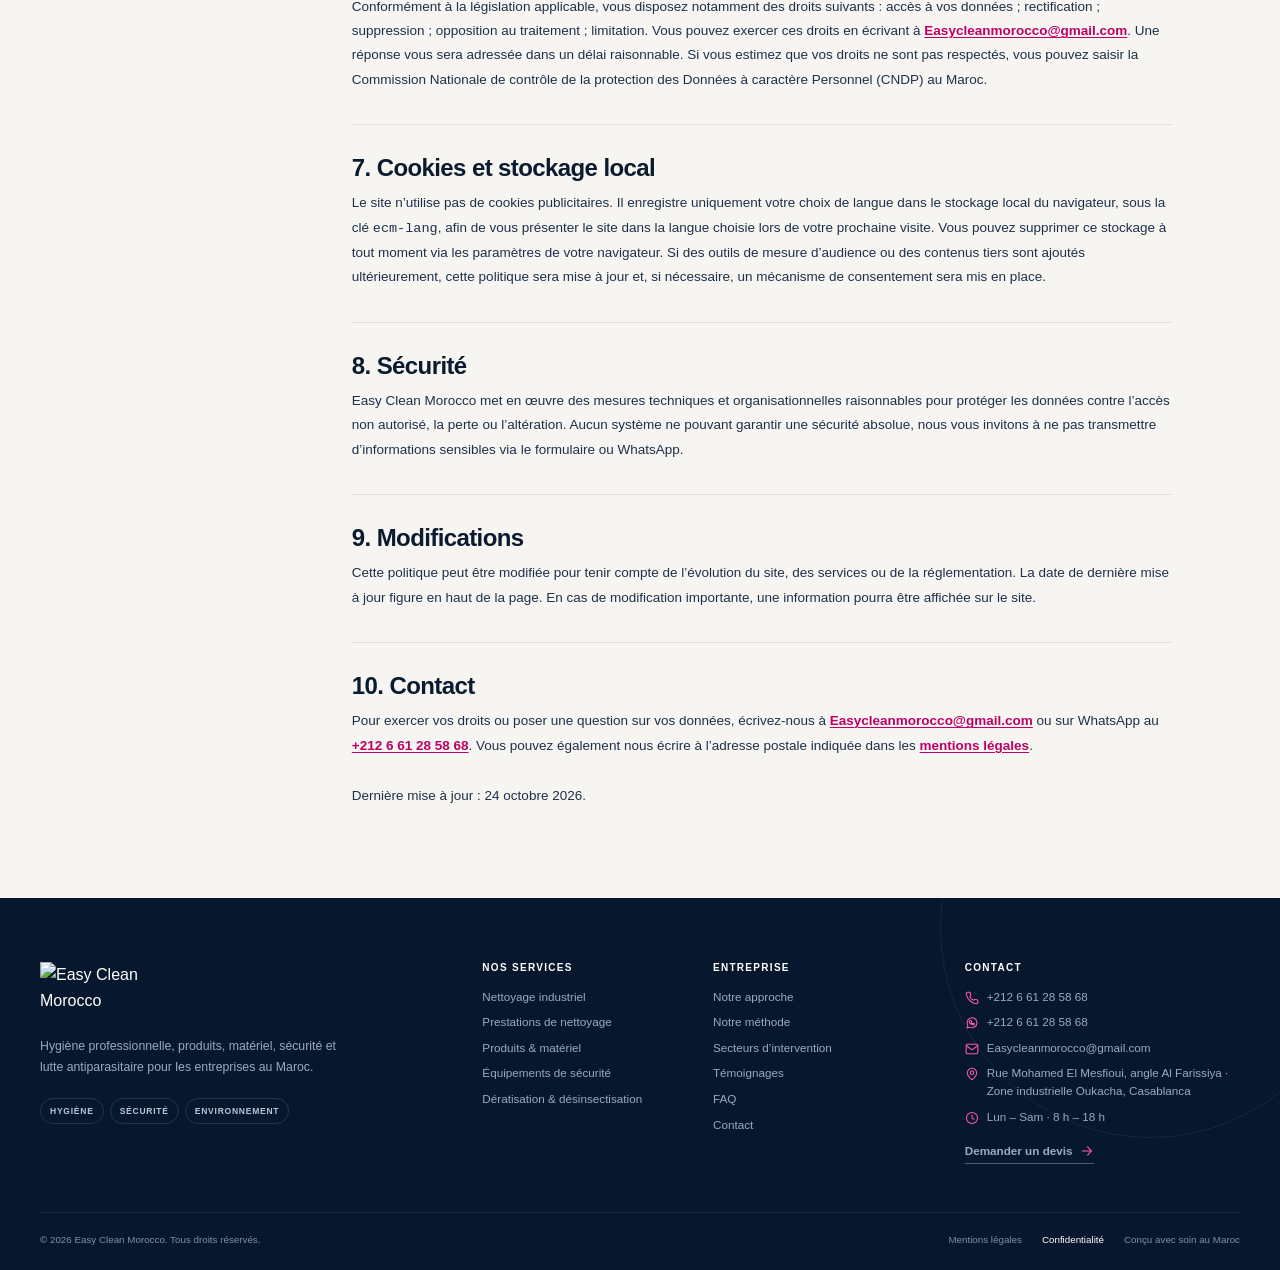
==== commit 1840e2e6: "Nom affiche: easy clean morocco.ma + CNAME pour www.easycleanmorocco.ma" ====
--- a/confidentialite.html
+++ b/confidentialite.html
@@ -3,21 +3,21 @@
 <head>
 <meta charset="utf-8">
 <meta name="viewport" content="width=device-width, initial-scale=1">
-<title>Politique de confidentialité — Site Web easy clean morocco</title>
+<title>Politique de confidentialité — easy clean morocco.ma</title>
 <meta name="description" content="Politique de confidentialité d'Easy Clean Morocco : données collectées, finalités, droits et cookies.">
 <meta name="theme-color" content="#07182E">
 <link rel="canonical" href="https://www.easycleanmorocco.ma/confidentialite.html">
 <meta property="og:type" content="website">
 <meta property="og:locale" content="fr_MA">
-<meta property="og:site_name" content="Site Web easy clean morocco">
-<meta property="og:title" content="Politique de confidentialité — Site Web easy clean morocco">
+<meta property="og:site_name" content="easy clean morocco.ma">
+<meta property="og:title" content="Politique de confidentialité — easy clean morocco.ma">
 <meta property="og:description" content="Politique de confidentialité d'Easy Clean Morocco : données collectées, finalités, droits et cookies.">
 <meta property="og:image" content="https://www.easycleanmorocco.ma/assets/img/hero-main.jpg">
 <meta property="og:image:width" content="1400">
 <meta property="og:image:height" content="1867">
 <meta property="og:url" content="https://www.easycleanmorocco.ma/confidentialite.html">
 <meta name="twitter:card" content="summary_large_image">
-<meta name="twitter:title" content="Politique de confidentialité — Site Web easy clean morocco">
+<meta name="twitter:title" content="Politique de confidentialité — easy clean morocco.ma">
 <meta name="twitter:description" content="Politique de confidentialité d'Easy Clean Morocco : données collectées, finalités, droits et cookies.">
 <meta name="twitter:image" content="https://www.easycleanmorocco.ma/assets/img/hero-main.jpg">
 <link rel="icon" href="assets/favicon.svg" type="image/svg+xml">
@@ -35,7 +35,7 @@
 } catch (e) {}
 </script>
 </head>
-<body data-title-fr="Politique de confidentialité — Site Web easy clean morocco" data-title-ar="سياسة الخصوصية — Site Web easy clean morocco" data-desc-fr="Politique de confidentialité d'Easy Clean Morocco : données collectées, finalités, droits et cookies." data-desc-ar="سياسة الخصوصية لدى Easy Clean Morocco: البيانات المجمعة، الأغراض، الحقوق وملفات تعريف الارتباط.">
+<body data-title-fr="Politique de confidentialité — easy clean morocco.ma" data-title-ar="سياسة الخصوصية — easy clean morocco.ma" data-desc-fr="Politique de confidentialité d'Easy Clean Morocco : données collectées, finalités, droits et cookies." data-desc-ar="سياسة الخصوصية لدى Easy Clean Morocco: البيانات المجمعة، الأغراض، الحقوق وملفات تعريف الارتباط.">
 
 
 <a href="#main" class="skip-link" data-ar="الانتقال إلى المحتوى الرئيسي">Aller au contenu principal</a>
--- a/assets/css/style.css
+++ b/assets/css/style.css
@@ -0,0 +1,923 @@
+/* ============================================================
+   EASY CLEAN MOROCCO — Feuille de styles principale
+   Palette : navy / rose signature / bleu / sable
+   ============================================================ */
+
+/* ---------- Fontes ---------- */
+@font-face { font-family: "Manrope"; src: url("../fonts/manrope-400.woff2") format("woff2"); font-weight: 400; font-style: normal; font-display: swap; }
+@font-face { font-family: "Manrope"; src: url("../fonts/manrope-500.woff2") format("woff2"); font-weight: 500; font-style: normal; font-display: swap; }
+@font-face { font-family: "Manrope"; src: url("../fonts/manrope-600.woff2") format("woff2"); font-weight: 600; font-style: normal; font-display: swap; }
+@font-face { font-family: "Manrope"; src: url("../fonts/manrope-700.woff2") format("woff2"); font-weight: 700; font-style: normal; font-display: swap; }
+@font-face { font-family: "Sora"; src: url("../fonts/sora-600.woff2") format("woff2"); font-weight: 600; font-style: normal; font-display: swap; }
+@font-face { font-family: "Sora"; src: url("../fonts/sora-700.woff2") format("woff2"); font-weight: 700; font-style: normal; font-display: swap; }
+@font-face { font-family: "Cairo"; src: url("../fonts/cairo-400-ar.woff2") format("woff2"); font-weight: 400; font-style: normal; font-display: swap; unicode-range: U+0600-06FF, U+0750-077F, U+08A0-08FF, U+FB50-FDFF, U+FE70-FEFF; }
+@font-face { font-family: "Cairo"; src: url("../fonts/cairo-400-lat.woff2") format("woff2"); font-weight: 400; font-style: normal; font-display: swap; }
+@font-face { font-family: "Cairo"; src: url("../fonts/cairo-600-ar.woff2") format("woff2"); font-weight: 600; font-style: normal; font-display: swap; unicode-range: U+0600-06FF, U+0750-077F, U+08A0-08FF, U+FB50-FDFF, U+FE70-FEFF; }
+@font-face { font-family: "Cairo"; src: url("../fonts/cairo-700-ar.woff2") format("woff2"); font-weight: 700; font-style: normal; font-display: swap; unicode-range: U+0600-06FF, U+0750-077F, U+08A0-08FF, U+FB50-FDFF, U+FE70-FEFF; }
+
+/* ---------- Variables ---------- */
+:root {
+  --ink: #0A1A2F;
+  --ink-soft: #1E3049;
+  --navy: #07182E;
+  --navy-2: #0C2340;
+  --muted: #5C6B7E;
+  --muted-light: #A8B5C6;
+  --paper: #F7F5F1;
+  --paper-2: #EFEBE4;
+  --white: #FFFFFF;
+  --pink: #E6007E;
+  --pink-dark: #BD0067;
+  --pink-soft: #FCE7F2;
+  --blue: #0A5FBF;
+  --blue-soft: #E8F1FC;
+  --teal: #00A99D;
+  --gold: #F3B229;
+  --line: rgba(10, 26, 47, .10);
+  --line-soft: rgba(10, 26, 47, .06);
+  --line-dark: rgba(255, 255, 255, .13);
+  --font-body: "Manrope", "Segoe UI", Arial, sans-serif;
+  --font-display: "Sora", "Segoe UI", Arial, sans-serif;
+  --font-ar: "Cairo", "Segoe UI", Tahoma, sans-serif;
+  --radius-sm: 12px;
+  --radius: 22px;
+  --radius-lg: 30px;
+  --shadow-sm: 0 4px 18px -8px rgba(7, 24, 46, .18);
+  --shadow: 0 22px 50px -24px rgba(7, 24, 46, .28);
+  --shadow-lg: 0 40px 80px -32px rgba(7, 24, 46, .35);
+  --container: 1200px;
+}
+
+/* ---------- Reset ---------- */
+*, *::before, *::after { box-sizing: border-box; }
+html { -webkit-text-size-adjust: 100%; scroll-behavior: smooth; scroll-padding-top: 100px; }
+body { margin: 0; font-family: var(--font-body); font-size: 16px; line-height: 1.65; color: var(--ink); background: var(--paper); -webkit-font-smoothing: antialiased; text-rendering: optimizeLegibility; overflow-x: hidden; }
+body.menu-open { overflow: hidden; }
+h1, h2, h3, h4 { margin: 0; font-family: var(--font-display); font-weight: 700; line-height: 1.1; letter-spacing: -.035em; color: var(--ink); }
+p { margin: 0; }
+ul, ol { margin: 0; padding: 0; list-style: none; }
+img, svg { display: block; max-width: 100%; }
+img { height: auto; }
+a { color: inherit; text-decoration: none; }
+button, input, select, textarea { font: inherit; color: inherit; }
+button { cursor: pointer; border: 0; background: none; }
+::selection { background: var(--pink); color: #fff; }
+:focus-visible { outline: 3px solid rgba(230, 0, 126, .4); outline-offset: 3px; border-radius: 4px; }
+
+.sprite { position: absolute; width: 0; height: 0; overflow: hidden; }
+.ico { width: 20px; height: 20px; flex: none; fill: none; stroke: currentColor; stroke-width: 1.8; stroke-linecap: round; stroke-linejoin: round; }
+.ico--arrow { width: 17px; height: 17px; }
+.dot { display: inline-block; width: 6px; height: 6px; border-radius: 50%; background: var(--pink); flex: none; }
+
+.skip-link { position: fixed; top: -100px; left: 16px; z-index: 999; padding: 12px 20px; background: var(--navy); color: #fff; border-radius: 0 0 10px 10px; font-weight: 700; transition: top .2s; }
+.skip-link:focus { top: 0; }
+
+.container { width: min(calc(100% - 48px), var(--container)); margin-inline: auto; }
+.section { position: relative; padding-block: clamp(72px, 9vw, 112px); }
+
+/* ---------- Typographie ---------- */
+.eyebrow { display: inline-flex; align-items: center; gap: 9px; margin: 0 0 18px; font-family: var(--font-body); font-size: 11px; font-weight: 700; letter-spacing: .16em; text-transform: uppercase; color: var(--blue); }
+.eyebrow__dot { width: 7px; height: 7px; border-radius: 50%; background: var(--pink); box-shadow: 0 0 0 4px rgba(230, 0, 126, .12); flex: none; }
+.eyebrow--light { color: #8FC0F2; }
+
+.hl { position: relative; display: inline-block; color: var(--pink); white-space: nowrap; }
+.hl::after { content: ""; position: absolute; left: 0; right: 0; bottom: .02em; height: .075em; border-radius: 99px; background: currentColor; opacity: .22; }
+.hl--light { color: #FF5CA8; }
+
+.section-head { margin-bottom: clamp(38px, 5vw, 58px); }
+.section-head__row { display: flex; align-items: flex-end; justify-content: space-between; gap: 48px; }
+.section-head h2 { max-width: 720px; font-size: clamp(2rem, 3.5vw, 3.2rem); }
+.section-head__lead { max-width: 430px; margin-bottom: 5px; color: var(--muted); font-size: 15.5px; }
+.section-head--center { text-align: center; }
+.section-head--center .eyebrow { justify-content: center; }
+.section-head--center h2 { margin-inline: auto; }
+.section-head--center .section-head__lead { margin-inline: auto; }
+
+/* ---------- Boutons & liens ---------- */
+.btn { display: inline-flex; align-items: center; justify-content: center; gap: 10px; min-height: 50px; padding: 14px 25px; border: 1px solid transparent; border-radius: 999px; font-family: var(--font-body); font-size: 14px; font-weight: 700; line-height: 1.2; letter-spacing: .005em; text-align: center; cursor: pointer; transition: transform .25s ease, background-color .25s ease, border-color .25s ease, color .25s ease, box-shadow .25s ease; }
+.btn .ico { width: 17px; height: 17px; }
+.btn:hover { transform: translateY(-2px); }
+.btn--pink { background: var(--pink); color: #fff; box-shadow: 0 14px 30px -14px rgba(230, 0, 126, .75); }
+.btn--pink:hover { background: var(--pink-dark); box-shadow: 0 18px 34px -14px rgba(230, 0, 126, .7); }
+.btn--ghost { background: transparent; border-color: rgba(10, 26, 47, .18); color: var(--ink); }
+.btn--ghost:hover { border-color: var(--ink); background: #fff; }
+.btn--white { background: #fff; color: var(--navy); box-shadow: 0 14px 30px -18px rgba(7, 24, 46, .45); }
+.btn--white:hover { background: var(--pink-soft); color: var(--pink-dark); }
+.btn--sm { min-height: 42px; padding: 10px 18px; font-size: 12.5px; }
+.btn--block { width: 100%; }
+.btn .ico--arrow { transition: transform .25s ease; }
+.btn:hover .ico--arrow { transform: translateX(3px); }
+
+.link-arrow { display: inline-flex; align-items: center; gap: 8px; width: fit-content; font-size: 13.5px; font-weight: 700; color: var(--ink); transition: color .2s; }
+.link-arrow .ico { width: 16px; height: 16px; color: var(--pink); transition: transform .25s ease; }
+.link-arrow:hover { color: var(--pink-dark); }
+.link-arrow:hover .ico { transform: translateX(4px); }
+.link-arrow--light { color: #fff; }
+.link-arrow--light:hover { color: #FF5CA8; }
+.link-arrow--light .ico { color: #FF5CA8; }
+
+/* ---------- Reveal ---------- */
+.js .reveal { opacity: 0; transform: translateY(24px); transition: opacity .7s cubic-bezier(.2, .7, .2, 1), transform .7s cubic-bezier(.2, .7, .2, 1); }
+.js .reveal.is-visible { opacity: 1; transform: none; }
+
+/* ---------- Barre supérieure ---------- */
+.topbar { background: var(--navy); color: rgba(255, 255, 255, .72); font-size: 11.5px; }
+.topbar__inner { display: flex; align-items: center; justify-content: space-between; gap: 24px; min-height: 40px; }
+.topbar__msg { display: flex; align-items: center; gap: 9px; margin: 0; font-weight: 600; color: rgba(255, 255, 255, .88); }
+.topbar__links { display: flex; align-items: center; gap: 22px; }
+.topbar__links a { display: inline-flex; align-items: center; gap: 7px; transition: color .2s; }
+.topbar__links a:hover { color: #fff; }
+.topbar__links .ico { width: 13px; height: 13px; color: #FF5CA8; }
+.topbar__area { color: rgba(255, 255, 255, .55); }
+
+/* ---------- En-tête ---------- */
+.header { position: sticky; top: 0; z-index: 100; background: rgba(247, 245, 241, .9); border-bottom: 1px solid transparent; backdrop-filter: blur(16px); -webkit-backdrop-filter: blur(16px); transition: background-color .25s, box-shadow .25s, border-color .25s; }
+.header.is-scrolled { background: rgba(255, 255, 255, .96); border-bottom-color: var(--line-soft); box-shadow: 0 10px 30px -22px rgba(7, 24, 46, .4); }
+.header__inner { display: flex; align-items: center; gap: 26px; min-height: 80px; }
+.brand { display: inline-flex; align-items: center; gap: 11px; flex: none; }
+.brand__logo { display: block; height: 50px; width: auto; flex: none; }
+
+.nav { display: flex; align-items: center; gap: 25px; margin-left: auto; }
+.nav__link { position: relative; padding: 7px 0; font-size: 13px; font-weight: 600; color: var(--ink-soft); white-space: nowrap; transition: color .2s; }
+.nav__link::after { content: ""; position: absolute; left: 0; right: 0; bottom: 0; height: 2px; border-radius: 2px; background: var(--pink); transform: scaleX(0); transform-origin: left; transition: transform .25s ease; }
+.nav__link:hover, .nav__link.is-active { color: var(--pink); }
+.nav__link:hover::after, .nav__link.is-active::after { transform: scaleX(1); }
+.header__actions { display: flex; align-items: center; gap: 11px; margin-left: auto; }
+.nav + .header__actions { margin-left: 0; }
+
+.lang-toggle { display: inline-flex; align-items: center; gap: 7px; min-height: 38px; padding: 7px 12px; border: 1px solid var(--line); border-radius: 999px; background: rgba(255, 255, 255, .55); font-size: 11.5px; font-weight: 700; color: var(--ink-soft); transition: border-color .2s, color .2s, background .2s; }
+.lang-toggle .ico { width: 14px; height: 14px; color: var(--blue); }
+.lang-toggle:hover { border-color: var(--pink); color: var(--pink); background: #fff; }
+
+.burger { display: none; flex-direction: column; justify-content: center; gap: 5px; width: 44px; height: 44px; padding: 11px; border: 1px solid var(--line); border-radius: 12px; background: rgba(255, 255, 255, .6); }
+.burger span { display: block; width: 100%; height: 2px; border-radius: 2px; background: var(--ink); transition: transform .25s, opacity .2s; }
+body.menu-open .burger span:nth-child(1) { transform: translateY(7px) rotate(45deg); }
+body.menu-open .burger span:nth-child(2) { opacity: 0; }
+body.menu-open .burger span:nth-child(3) { transform: translateY(-7px) rotate(-45deg); }
+
+/* ---------- Menu mobile ---------- */
+.mobile-nav { position: fixed; inset: 0; z-index: 90; display: flex; flex-direction: column; padding: 108px 24px 30px; background: var(--paper); opacity: 0; visibility: hidden; transform: translateY(-10px); transition: opacity .3s ease, transform .3s ease, visibility .3s; overflow-y: auto; }
+.mobile-nav.is-open { opacity: 1; visibility: visible; transform: none; }
+.mobile-nav__links { display: flex; flex-direction: column; }
+.mobile-nav__links a { padding: 17px 0; border-bottom: 1px solid var(--line); font-family: var(--font-display); font-size: 23px; font-weight: 600; letter-spacing: -.02em; }
+.mobile-nav__links a:hover { color: var(--pink); }
+.mobile-nav__foot { display: flex; flex-direction: column; gap: 10px; margin-top: auto; padding-top: 30px; }
+.mobile-nav__phone { font-family: var(--font-display); font-size: 24px; font-weight: 700; color: var(--pink); }
+.mobile-nav__mail { margin-bottom: 10px; color: var(--muted); font-size: 14px; }
+
+/* ---------- Accessibilité mouvement ---------- */
+@media (prefers-reduced-motion: reduce) {
+  html { scroll-behavior: auto; }
+  *, *::before, *::after { animation-duration: .01ms !important; animation-iteration-count: 1 !important; transition-duration: .01ms !important; scroll-behavior: auto !important; }
+  .js .reveal { opacity: 1; transform: none; }
+}
+
+/* ============================================================
+   HERO
+   ============================================================ */
+.hero { position: relative; padding-block: clamp(44px, 6vw, 76px) 0; overflow: hidden; }
+.hero__deco { position: absolute; inset: 0; pointer-events: none; }
+.hero__grid-lines { position: absolute; inset: 0; background-image: linear-gradient(to right, rgba(10, 26, 47, .045) 1px, transparent 1px), linear-gradient(to bottom, rgba(10, 26, 47, .045) 1px, transparent 1px); background-size: 72px 72px; mask-image: radial-gradient(ellipse at 70% 30%, #000 0%, transparent 68%); -webkit-mask-image: radial-gradient(ellipse at 70% 30%, #000 0%, transparent 68%); opacity: .7; }
+.bubble { position: absolute; border-radius: 50%; border: 1px solid rgba(230, 0, 126, .18); }
+.bubble--1 { width: 380px; height: 380px; top: -160px; right: -120px; }
+.bubble--2 { width: 170px; height: 170px; top: 34%; right: 44%; border-color: rgba(10, 95, 191, .14); }
+.bubble--3 { width: 90px; height: 90px; bottom: 6%; left: -32px; background: rgba(0, 169, 157, .06); border-color: rgba(0, 169, 157, .18); }
+
+.hero__grid { position: relative; z-index: 1; display: grid; grid-template-columns: 1.02fr .98fr; align-items: center; gap: clamp(38px, 5.5vw, 78px); }
+.hero__copy h1 { margin-bottom: 24px; font-size: clamp(2.7rem, 4.9vw, 4.35rem); line-height: 1.03; letter-spacing: -.045em; }
+.hero__lead { max-width: 545px; margin-bottom: 31px; color: var(--muted); font-size: 16.5px; line-height: 1.72; }
+.hero__cta { display: flex; flex-wrap: wrap; gap: 11px; margin-bottom: 29px; }
+.hero__trust { display: flex; flex-wrap: wrap; gap: 10px 22px; padding-top: 22px; border-top: 1px solid var(--line); }
+.hero__trust li { display: flex; align-items: center; gap: 7px; font-size: 11.5px; font-weight: 600; color: var(--ink-soft); }
+.hero__trust .ico { width: 14px; height: 14px; color: var(--teal); stroke-width: 2.4; }
+
+.hero__visual { position: relative; min-height: 530px; }
+.hero__main { position: relative; width: 86%; margin-left: auto; aspect-ratio: 4 / 5; border-radius: 30px 30px 120px 30px; overflow: hidden; box-shadow: var(--shadow-lg); background: var(--paper-2); }
+.hero__main > img { width: 100%; height: 100%; object-fit: cover; }
+.hero__main::after { content: ""; position: absolute; inset: 0; background: linear-gradient(200deg, transparent 55%, rgba(7, 24, 46, .24) 100%); pointer-events: none; }
+.hero__tag { position: absolute; z-index: 2; top: 18px; left: 18px; display: flex; align-items: center; gap: 11px; padding: 11px 15px; border-radius: 14px; background: rgba(255, 255, 255, .94); box-shadow: var(--shadow-sm); backdrop-filter: blur(10px); }
+.hero__tag-num { font-family: var(--font-display); font-size: 27px; font-weight: 700; line-height: 1; color: var(--pink); }
+.hero__tag-text { font-size: 10px; line-height: 1.45; color: var(--muted); }
+.hero__tag-text strong { color: var(--ink); font-size: 11px; }
+
+.hero__detail { position: absolute; z-index: 2; left: -1%; bottom: 5%; width: 42%; margin: 0; aspect-ratio: 4 / 3; border: 6px solid var(--paper); border-radius: 23px; overflow: hidden; box-shadow: var(--shadow); background: var(--navy); }
+.hero__detail img { width: 100%; height: 100%; object-fit: cover; }
+.hero__detail figcaption { position: absolute; inset: auto 0 0; display: flex; align-items: center; gap: 7px; padding: 9px 12px; background: rgba(7, 24, 46, .8); color: #fff; font-size: 9.5px; font-weight: 700; letter-spacing: .08em; text-transform: uppercase; backdrop-filter: blur(4px); }
+.hero__detail figcaption .dot { background: var(--teal); box-shadow: 0 0 0 3px rgba(0, 169, 157, .2); }
+
+.hero__card { position: absolute; z-index: 3; top: 15%; right: -2%; display: flex; align-items: center; gap: 11px; width: max-content; max-width: 252px; padding: 13px 16px; border: 1px solid rgba(10, 26, 47, .06); border-radius: 17px; background: #fff; box-shadow: var(--shadow); }
+.hero__card-icon { display: grid; place-items: center; width: 37px; height: 37px; flex: none; border-radius: 50%; background: var(--pink-soft); color: var(--pink); }
+.hero__card-icon .ico { width: 17px; height: 17px; stroke-width: 2.4; }
+.hero__card strong { display: block; font-size: 12px; line-height: 1.3; }
+.hero__card span { display: block; margin-top: 2px; font-size: 10px; color: var(--muted); line-height: 1.4; }
+
+.hero__stats { position: relative; z-index: 1; display: grid; grid-template-columns: repeat(4, 1fr); margin-top: clamp(36px, 5vw, 58px); padding: 20px 8px; border: 1px solid var(--line); border-radius: 20px; background: rgba(255, 255, 255, .8); box-shadow: var(--shadow-sm); }
+.stat { display: flex; flex-direction: column; gap: 2px; padding: 5px 24px; border-inline-end: 1px solid var(--line); }
+.stat:last-child { border-inline-end: 0; }
+.stat strong { font-family: var(--font-display); font-size: clamp(1.35rem, 2vw, 1.75rem); line-height: 1.1; letter-spacing: -.03em; color: var(--ink); }
+.stat:first-child strong { color: var(--pink); }
+.stat span { color: var(--muted); font-size: 11.5px; line-height: 1.35; }
+
+/* ---------- Bandeau secteurs ---------- */
+.sector-strip { margin-top: clamp(42px, 5vw, 62px); padding-block: 17px; border-block: 1px solid var(--line-soft); background: #fff; }
+.sector-strip__inner { display: flex; align-items: center; gap: 30px; }
+.sector-strip__label { padding-right: 30px; border-right: 1px solid var(--line); color: var(--muted); font-size: 10px; font-weight: 700; letter-spacing: .15em; text-transform: uppercase; white-space: nowrap; }
+.sector-strip__list { display: flex; flex-wrap: wrap; align-items: center; gap: 8px 30px; }
+.sector-strip__list li { position: relative; font-family: var(--font-display); font-size: 12.5px; font-weight: 600; color: var(--ink-soft); }
+.sector-strip__list li + li::before { content: "•"; position: absolute; left: -18px; color: var(--pink); font-size: 9px; top: 50%; transform: translateY(-50%); }
+
+/* ============================================================
+   SERVICES
+   ============================================================ */
+.services { background: var(--paper); }
+.services__grid { display: grid; grid-template-columns: repeat(3, 1fr); gap: 22px; }
+.service-card { position: relative; display: flex; flex-direction: column; overflow: hidden; border: 1px solid var(--line); border-radius: 24px; background: #fff; transition: transform .3s ease, box-shadow .3s ease, border-color .3s ease; }
+.service-card:hover { transform: translateY(-5px); border-color: rgba(230, 0, 126, .22); box-shadow: var(--shadow); }
+.service-card__media { position: relative; aspect-ratio: 16 / 10; overflow: hidden; background: var(--paper-2); }
+.service-card__media img { width: 100%; height: 100%; object-fit: cover; filter: saturate(.9); transition: transform .65s cubic-bezier(.2, .7, .2, 1); }
+.service-card:hover .service-card__media img { transform: scale(1.045); }
+.service-card__media::after { content: ""; position: absolute; inset: 0; background: linear-gradient(180deg, transparent 52%, rgba(7, 24, 46, .18)); pointer-events: none; }
+.service-card__icon { position: absolute; z-index: 2; left: 20px; bottom: -22px; display: grid; place-items: center; width: 48px; height: 48px; border: 1px solid var(--line-soft); border-radius: 14px; background: #fff; color: var(--pink); box-shadow: 0 12px 24px -14px rgba(7, 24, 46, .4); }
+.service-card__icon .ico { width: 22px; height: 22px; }
+.service-card__body { display: flex; flex: 1; flex-direction: column; padding: 34px 24px 24px; }
+.service-card__body h3 { margin-bottom: 9px; font-size: 1.16rem; letter-spacing: -.025em; }
+.service-card__body > p { margin-bottom: 16px; color: var(--muted); font-size: 13px; line-height: 1.62; }
+.tags { display: flex; flex-wrap: wrap; gap: 6px; margin-bottom: 20px; }
+.tags li { padding: 5px 9px; border: 1px solid var(--line-soft); border-radius: 99px; background: var(--paper); color: var(--ink-soft); font-size: 10.2px; font-weight: 600; line-height: 1.3; }
+.service-card .link-arrow { margin-top: auto; }
+
+.service-card--cta { isolation: isolate; display: flex; flex-direction: column; justify-content: center; padding: 34px 30px; border: 0; background: linear-gradient(145deg, #E6007E 0%, #B00066 100%); color: #fff; }
+.service-card--cta:hover { box-shadow: 0 28px 50px -24px rgba(230, 0, 126, .5); }
+.service-card__bubbles { position: absolute; inset: 0; z-index: -1; pointer-events: none; background: radial-gradient(circle at 102% -2%, rgba(255, 255, 255, .2) 0 88px, transparent 89px), radial-gradient(circle at 90% 10%, rgba(255, 255, 255, .09) 0 148px, transparent 149px), radial-gradient(circle at -8% 106%, rgba(7, 24, 46, .18) 0 120px, transparent 121px); }
+.service-card--cta .eyebrow { margin-bottom: 16px; color: #FFD1E7; }
+.service-card--cta .eyebrow__dot { background: #fff; box-shadow: 0 0 0 4px rgba(255, 255, 255, .14); }
+.service-card--cta h3 { max-width: 300px; margin-bottom: 13px; color: #fff; font-size: clamp(1.4rem, 2vw, 1.75rem); line-height: 1.15; }
+.service-card--cta p { max-width: 310px; margin-bottom: 24px; color: rgba(255, 255, 255, .82); font-size: 13px; line-height: 1.62; }
+.service-card--cta .btn { align-self: flex-start; margin-bottom: 15px; }
+.service-card__note { color: rgba(255, 255, 255, .62); font-size: 10.5px; }
+
+/* ============================================================
+   APPROCHE
+   ============================================================ */
+.approach { background: #fff; overflow: hidden; }
+.approach__grid { display: grid; grid-template-columns: .95fr 1.05fr; align-items: center; gap: clamp(48px, 6.5vw, 94px); }
+.approach__visual { position: relative; min-height: 560px; }
+.approach__blob { position: absolute; left: -34px; top: 2%; width: 74%; aspect-ratio: 1; border-radius: 52% 48% 46% 54% / 48% 46% 54% 52%; background: linear-gradient(145deg, #FCE7F2 0%, #F8E4D9 62%, #F4EFE7 100%); }
+.approach__photo { position: relative; z-index: 1; width: 78%; margin: 0; aspect-ratio: 4 / 5; overflow: hidden; border-radius: 26px; background: var(--paper-2); box-shadow: var(--shadow); }
+.approach__photo img { width: 100%; height: 100%; object-fit: cover; filter: saturate(.9); }
+.approach__photo--small { position: absolute; right: 0; bottom: -1%; width: 48%; aspect-ratio: 1; margin: 0; border: 8px solid #fff; border-radius: 24px; box-shadow: var(--shadow); }
+.approach__badge { position: absolute; z-index: 3; left: 4%; bottom: 5%; display: flex; align-items: center; gap: 11px; padding: 13px 17px; border-radius: 15px; background: var(--navy); color: #fff; box-shadow: 0 18px 36px -18px rgba(7, 24, 46, .55); }
+.approach__badge strong { font-family: var(--font-display); font-size: 32px; line-height: 1; color: #FF5CA8; }
+.approach__badge span { color: rgba(255, 255, 255, .8); font-size: 9.5px; font-weight: 600; line-height: 1.45; text-transform: uppercase; letter-spacing: .08em; }
+
+.approach__copy h2 { margin-bottom: 21px; font-size: clamp(2rem, 3.4vw, 3.1rem); }
+.approach__copy > p { max-width: 560px; margin-bottom: 15px; color: var(--muted); font-size: 14.5px; line-height: 1.75; }
+.commitments { display: grid; grid-template-columns: 1fr 1fr; gap: 22px 26px; margin-top: 30px; padding-top: 28px; border-top: 1px solid var(--line); }
+.commitment { display: flex; align-items: flex-start; gap: 11px; }
+.commitment__num { display: grid; place-items: center; width: 27px; height: 27px; flex: none; border-radius: 50%; background: var(--pink-soft); color: var(--pink); font-size: 9.5px; font-weight: 800; }
+.commitment h3 { margin-bottom: 4px; font-family: var(--font-body); font-size: 13px; font-weight: 800; letter-spacing: -.01em; line-height: 1.35; }
+.commitment p { color: var(--muted); font-size: 11.8px; line-height: 1.55; }
+.approach__quote { position: relative; margin: 30px 0 0; padding: 20px 22px 19px 55px; border-radius: 0 16px 16px 0; background: var(--paper); border-left: 3px solid var(--pink); }
+.approach__quote-icon { position: absolute; left: 19px; top: 20px; width: 23px; height: 23px; color: var(--pink); opacity: .35; fill: currentColor; stroke: none; }
+.approach__quote p { margin-bottom: 8px; color: var(--ink-soft); font-size: 13.5px; font-weight: 500; line-height: 1.65; }
+.approach__quote footer { color: var(--muted); font-size: 9.5px; font-weight: 700; letter-spacing: .11em; text-transform: uppercase; }
+
+/* ============================================================
+   PRODUITS & MATÉRIEL
+   ============================================================ */
+.products { overflow: hidden; background: var(--navy); color: #fff; }
+.products__deco { position: absolute; inset: 0; pointer-events: none; }
+.products__ring { position: absolute; border-radius: 50%; border: 1px solid rgba(255, 255, 255, .09); }
+.products__ring--1 { width: 520px; height: 520px; top: -260px; right: -160px; }
+.products__ring--2 { width: 300px; height: 300px; bottom: -160px; left: -100px; border-color: rgba(230, 0, 126, .25); }
+.products__grid { position: relative; z-index: 1; display: grid; grid-template-columns: 1.02fr .98fr; align-items: center; gap: clamp(48px, 6vw, 86px); }
+.products__copy h2 { margin-bottom: 20px; color: #fff; font-size: clamp(2rem, 3.5vw, 3.15rem); }
+.products__copy > p { max-width: 520px; margin-bottom: 26px; color: #B5C1D2; font-size: 14.5px; line-height: 1.75; }
+.product-list { margin-bottom: 30px; border-top: 1px solid var(--line-dark); }
+.product-list li { display: flex; gap: 14px; padding: 15px 0; border-bottom: 1px solid var(--line-dark); }
+.product-list__icon { display: grid; place-items: center; width: 42px; height: 42px; flex: none; border: 1px solid rgba(255, 255, 255, .12); border-radius: 12px; background: rgba(255, 255, 255, .06); color: #FF5CA8; }
+.product-list__icon .ico { width: 20px; height: 20px; }
+.product-list h3 { margin-bottom: 2px; color: #fff; font-family: var(--font-body); font-size: 13.5px; font-weight: 800; letter-spacing: -.01em; }
+.product-list p { color: #9FAEC2; font-size: 12px; line-height: 1.55; }
+.products__actions { display: flex; flex-wrap: wrap; align-items: center; gap: 22px; }
+
+.products__visual { position: relative; padding: 14px 14px 0 0; }
+.products__frame { position: absolute; inset: 30px 0 18px 28px; border: 1px solid rgba(255, 92, 168, .35); border-radius: 30px; pointer-events: none; }
+.products__figure { position: relative; z-index: 1; aspect-ratio: 4 / 5; margin: 0; overflow: hidden; border-radius: 26px; background: #fff; box-shadow: 0 40px 70px -36px rgba(0, 0, 0, .55); }
+.products__figure img { width: 100%; height: 100%; object-fit: cover; }
+.products__figure::after { content: ""; position: absolute; inset: 0; background: linear-gradient(180deg, transparent 70%, rgba(7, 24, 46, .16)); pointer-events: none; }
+.products__figure figcaption { position: absolute; z-index: 2; left: 16px; bottom: 16px; padding: 8px 12px; border-radius: 99px; background: rgba(7, 24, 46, .8); color: #fff; font-size: 9.5px; font-weight: 700; letter-spacing: .11em; text-transform: uppercase; backdrop-filter: blur(6px); }
+.product-chip { position: absolute; z-index: 2; display: flex; align-items: center; gap: 7px; padding: 9px 13px; border-radius: 99px; background: #fff; box-shadow: var(--shadow-sm); color: var(--ink); font-size: 10.5px; font-weight: 700; white-space: nowrap; }
+.product-chip .ico { width: 14px; height: 14px; color: var(--pink); }
+.product-chip--a { top: 8%; left: -3%; }
+.product-chip--b { top: 25%; right: -4%; }
+.product-float { position: absolute; z-index: 3; left: -4%; bottom: 6%; display: flex; align-items: center; gap: 11px; padding: 12px 16px; border-radius: 15px; background: #fff; box-shadow: var(--shadow); }
+.product-float__icon { display: grid; place-items: center; width: 38px; height: 38px; flex: none; border-radius: 11px; background: var(--blue-soft); color: var(--blue); }
+.product-float strong { display: block; color: var(--ink); font-size: 11.5px; line-height: 1.3; }
+.product-float span { display: block; margin-top: 1px; color: var(--muted); font-size: 10px; }
+
+/* ============================================================
+   MÉTHODE
+   ============================================================ */
+.method { background: var(--paper); }
+.steps { position: relative; display: grid; grid-template-columns: repeat(4, 1fr); gap: 24px; margin-top: 14px; }
+.steps::before { content: ""; position: absolute; top: 24px; left: 10%; right: 10%; border-top: 1px dashed rgba(10, 26, 47, .18); }
+.step { position: relative; padding: 0 8px; }
+.step__num { position: relative; z-index: 1; display: grid; place-items: center; width: 48px; height: 48px; margin-bottom: 19px; border: 1px solid rgba(230, 0, 126, .28); border-radius: 50%; background: #fff; box-shadow: 0 10px 22px -14px rgba(7, 24, 46, .3); color: var(--pink); font-family: var(--font-display); font-size: 12.5px; font-weight: 700; }
+.step h3 { margin-bottom: 7px; font-family: var(--font-body); font-size: 15px; font-weight: 800; letter-spacing: -.015em; line-height: 1.35; }
+.step p { max-width: 235px; color: var(--muted); font-size: 12.5px; line-height: 1.65; }
+
+/* ============================================================
+   SECTEURS
+   ============================================================ */
+.sectors { background: #fff; }
+.sectors__grid { display: grid; grid-template-columns: repeat(3, 1fr); gap: 16px; }
+.sector { display: flex; flex-direction: column; padding: 24px; border: 1px solid var(--line); border-radius: 18px; background: var(--paper); transition: transform .25s ease, background-color .25s ease, border-color .25s ease; }
+.sector:hover { transform: translateY(-3px); border-color: rgba(230, 0, 126, .22); background: var(--pink-soft); }
+.sector__icon { display: grid; place-items: center; width: 43px; height: 43px; margin-bottom: 15px; border: 1px solid var(--line-soft); border-radius: 12px; background: #fff; color: var(--pink); transition: background-color .25s, color .25s; }
+.sector__icon .ico { width: 20px; height: 20px; }
+.sector:hover .sector__icon { background: var(--pink); color: #fff; }
+.sector h3 { margin-bottom: 5px; font-family: var(--font-body); font-size: 14.5px; font-weight: 800; letter-spacing: -.01em; }
+.sector p { color: var(--muted); font-size: 12px; line-height: 1.55; }
+
+/* ============================================================
+   TÉMOIGNAGES
+   ============================================================ */
+.testimonials { background: #FCF1F7; }
+.testimonials__grid { display: grid; grid-template-columns: repeat(3, 1fr); gap: 20px; }
+.testimonial { display: flex; flex-direction: column; margin: 0; padding: 28px; border: 1px solid rgba(230, 0, 126, .12); border-radius: 20px; background: #fff; box-shadow: 0 20px 44px -34px rgba(7, 24, 46, .3); }
+.stars { display: flex; gap: 3px; margin-bottom: 16px; color: var(--gold); }
+.stars .ico { width: 14px; height: 14px; fill: currentColor; stroke: none; }
+.testimonial blockquote { margin: 0 0 22px; color: var(--ink-soft); font-size: 13.2px; line-height: 1.72; }
+.testimonial figcaption { display: flex; align-items: center; gap: 11px; margin-top: auto; padding-top: 17px; border-top: 1px solid var(--line-soft); }
+.testimonial__avatar { display: grid; place-items: center; width: 38px; height: 38px; flex: none; border-radius: 50%; background: var(--pink-soft); color: var(--pink); }
+.testimonial__avatar .ico { width: 17px; height: 17px; }
+.testimonial figcaption strong { display: block; font-size: 11.5px; font-weight: 800; line-height: 1.35; }
+.testimonial figcaption div span { display: block; color: var(--muted); font-size: 10px; line-height: 1.4; }
+
+/* ============================================================
+   MINI CTA
+   ============================================================ */
+.mini-cta { position: relative; overflow: hidden; padding-block: 32px; background: var(--navy); color: #fff; }
+.mini-cta::before { content: ""; position: absolute; width: 230px; height: 230px; border: 1px solid rgba(255, 255, 255, .08); border-radius: 50%; right: 18%; top: -150px; }
+.mini-cta::after { content: ""; position: absolute; width: 170px; height: 170px; border: 1px solid rgba(230, 0, 126, .26); border-radius: 50%; left: -70px; bottom: -110px; }
+.mini-cta__inner { position: relative; z-index: 1; display: flex; align-items: center; justify-content: space-between; gap: 30px; }
+.mini-cta__copy { display: flex; align-items: center; gap: 17px; }
+.mini-cta__pulse { width: 11px; height: 11px; flex: none; border-radius: 50%; background: var(--teal); box-shadow: 0 0 0 5px rgba(0, 169, 157, .15), 0 0 0 10px rgba(0, 169, 157, .06); animation: pulse 2.6s ease-in-out infinite; }
+@keyframes pulse { 0%, 100% { box-shadow: 0 0 0 5px rgba(0, 169, 157, .15), 0 0 0 10px rgba(0, 169, 157, .06); } 50% { box-shadow: 0 0 0 7px rgba(0, 169, 157, .1), 0 0 0 14px rgba(0, 169, 157, .03); } }
+.mini-cta__title { margin-bottom: 2px; color: #fff; font-family: var(--font-display); font-size: clamp(1.15rem, 1.8vw, 1.45rem); font-weight: 700; letter-spacing: -.025em; }
+.mini-cta__sub { color: #9FAEC2; font-size: 12px; }
+.mini-cta__actions { display: flex; align-items: center; gap: 22px; }
+.mini-cta__phone { color: #fff; font-family: var(--font-display); font-size: 16px; font-weight: 600; letter-spacing: -.02em; white-space: nowrap; transition: color .2s; }
+.mini-cta__phone:hover { color: #FF5CA8; }
+
+/* ============================================================
+   FAQ
+   ============================================================ */
+.faq { background: #fff; }
+.faq__grid { display: grid; grid-template-columns: .78fr 1.22fr; align-items: start; gap: clamp(40px, 6vw, 80px); }
+.faq__intro { position: sticky; top: 110px; }
+.faq__intro h2 { margin-bottom: 16px; }
+.faq__intro > p { max-width: 350px; margin-bottom: 18px; color: var(--muted); font-size: 14px; line-height: 1.7; }
+.accordion { display: flex; flex-direction: column; gap: 9px; }
+.faq-item { overflow: hidden; border: 1px solid var(--line); border-radius: 15px; background: var(--paper); transition: background-color .2s, border-color .2s, box-shadow .2s; }
+.faq-item[open] { border-color: rgba(230, 0, 126, .22); background: #fff; box-shadow: var(--shadow-sm); }
+.faq-item summary { display: flex; align-items: center; justify-content: space-between; gap: 18px; padding: 17px 19px; color: var(--ink); font-size: 12.8px; font-weight: 700; line-height: 1.45; cursor: pointer; list-style: none; }
+.faq-item summary::-webkit-details-marker { display: none; }
+.faq-item[open] summary { color: var(--pink-dark); }
+.faq-item__icon { position: relative; width: 18px; height: 18px; flex: none; border: 1px solid var(--line); border-radius: 50%; background: #fff; }
+.faq-item__icon::before, .faq-item__icon::after { content: ""; position: absolute; top: 50%; left: 50%; width: 7px; height: 1.3px; border-radius: 2px; background: var(--pink); transform: translate(-50%, -50%); transition: transform .25s; }
+.faq-item__icon::after { transform: translate(-50%, -50%) rotate(90deg); }
+.faq-item[open] .faq-item__icon::after { transform: translate(-50%, -50%) rotate(0deg); }
+.faq-item__body { padding: 0 19px 18px; }
+.faq-item__body p { max-width: 640px; color: var(--muted); font-size: 12.4px; line-height: 1.72; }
+
+/* ============================================================
+   CONTACT
+   ============================================================ */
+.contact { background: var(--paper); }
+.contact__grid { display: grid; grid-template-columns: .82fr 1.18fr; gap: 24px; align-items: stretch; }
+.contact-card { position: relative; overflow: hidden; padding: 36px; border-radius: 24px; background: var(--navy); color: #fff; }
+.contact-card__deco { position: absolute; inset: 0; pointer-events: none; background: radial-gradient(circle at 108% -2%, rgba(255, 255, 255, .08) 0 120px, transparent 121px), radial-gradient(circle at 100% 10%, rgba(230, 0, 126, .14) 0 220px, transparent 221px), radial-gradient(circle at -10% 108%, rgba(10, 95, 191, .25) 0 160px, transparent 161px); }
+.contact-card > *:not(.contact-card__deco) { position: relative; z-index: 1; }
+.contact-card__eyebrow { margin-bottom: 8px; color: #FF5CA8; font-size: 9.5px; font-weight: 800; letter-spacing: .16em; text-transform: uppercase; }
+.contact-card h3 { margin-bottom: 24px; color: #fff; font-size: 1.45rem; }
+.contact-list { display: flex; flex-direction: column; gap: 16px; margin-bottom: 24px; }
+.contact-list li { display: flex; align-items: flex-start; gap: 12px; }
+.contact-list__icon { display: grid; place-items: center; width: 38px; height: 38px; flex: none; border: 1px solid rgba(255, 255, 255, .1); border-radius: 10px; background: rgba(255, 255, 255, .06); color: #FF5CA8; }
+.contact-list__icon .ico { width: 17px; height: 17px; }
+.contact-list__label { display: block; margin-bottom: 1px; color: #7F91AA; font-size: 8.5px; font-weight: 800; letter-spacing: .12em; text-transform: uppercase; }
+.contact-list a, .contact-list div > span { color: #fff; font-size: 12.5px; font-weight: 600; line-height: 1.5; }
+.contact-list a:hover { color: #FF5CA8; }
+.contact-list em { display: block; margin-top: 1px; color: #8FA0B7; font-size: 9.5px; font-style: normal; }
+.contact-card__note { display: flex; align-items: flex-start; gap: 9px; margin-bottom: 22px; padding: 12px 13px; border: 1px solid rgba(255, 255, 255, .1); border-radius: 12px; background: rgba(255, 255, 255, .055); }
+.contact-card__note .ico { width: 17px; height: 17px; margin-top: 1px; color: var(--teal); flex: none; stroke-width: 2.4; }
+.contact-card__note p { color: #B9C5D4; font-size: 10px; line-height: 1.55; }
+.contact-card__map { margin: -20px 0 22px; border: 1px solid rgba(255, 255, 255, .14); border-radius: 16px; overflow: hidden; line-height: 0; }
+.contact-card__map iframe { display: block; width: 100%; height: 250px; border: 0; }
+.contact-card__socials { display: flex; gap: 8px; }
+.contact-card__socials a { display: grid; place-items: center; width: 34px; height: 34px; border: 1px solid rgba(255, 255, 255, .14); border-radius: 50%; color: #fff; transition: background-color .2s, border-color .2s, transform .2s; }
+.contact-card__socials a:hover { transform: translateY(-2px); border-color: var(--pink); background: var(--pink); }
+.contact-card__socials .ico { width: 15px; height: 15px; }
+
+.quote-form { padding: 34px 36px 30px; border: 1px solid var(--line); border-radius: 24px; background: #fff; box-shadow: var(--shadow-sm); }
+.quote-form__head { margin-bottom: 22px; }
+.quote-form__head h3 { margin-bottom: 5px; font-size: 1.32rem; }
+.quote-form__head p { color: var(--muted); font-size: 11.8px; line-height: 1.55; }
+.form-grid { display: grid; grid-template-columns: 1fr 1fr; gap: 14px 16px; }
+.field { display: flex; flex-direction: column; gap: 6px; min-width: 0; }
+.field--full { grid-column: 1 / -1; }
+.field label { color: var(--ink-soft); font-size: 9px; font-weight: 800; letter-spacing: .09em; text-transform: uppercase; }
+.field input, .field select, .field textarea { width: 100%; padding: 11px 12px; border: 1px solid var(--line); border-radius: 10px; background: #FBFAF7; color: var(--ink); font-size: 12.5px; line-height: 1.5; transition: border-color .2s, background-color .2s, box-shadow .2s; }
+.field input::placeholder, .field textarea::placeholder { color: #98A4B4; }
+.field input:hover, .field select:hover, .field textarea:hover { border-color: rgba(10, 26, 47, .22); }
+.field input:focus, .field select:focus, .field textarea:focus { outline: none; border-color: var(--pink); background: #fff; box-shadow: 0 0 0 3px rgba(230, 0, 126, .1); }
+.field textarea { min-height: 95px; resize: vertical; }
+.field select { appearance: none; -webkit-appearance: none; padding-right: 36px; background-image: url("data:image/svg+xml,%3Csvg xmlns='http://www.w3.org/2000/svg' viewBox='0 0 24 24' fill='none' stroke='%235C6B7E' stroke-width='2' stroke-linecap='round' stroke-linejoin='round'%3E%3Cpath d='m6 9 6 6 6-6'/%3E%3C/svg%3E"); background-repeat: no-repeat; background-position: right 12px center; background-size: 13px; }
+.field.is-invalid input, .field.is-invalid select { border-color: #D92D20; background: #FFF7F6; }
+.field.is-invalid label { color: #B42318; }
+.hp { position: absolute; top: 0; left: 0; width: 1px; height: 1px; overflow: hidden; clip-path: inset(50%); white-space: nowrap; }
+.consent { display: flex; align-items: flex-start; gap: 9px; margin: 16px 0 18px; color: var(--muted); font-size: 11px; line-height: 1.55; cursor: pointer; }
+.consent input { width: 15px; height: 15px; margin-top: 1px; accent-color: var(--pink); flex: none; }
+.consent a { color: var(--pink-dark); font-weight: 700; text-decoration: underline; text-underline-offset: 2px; }
+.form-note { margin-top: 10px; color: var(--muted); font-size: 10.5px; line-height: 1.6; }
+.form-note a { color: var(--pink-dark); font-weight: 700; }
+.form-status { margin-top: 10px; font-size: 11.5px; font-weight: 700; line-height: 1.5; color: var(--teal); }
+.form-status:empty { display: none; }
+.form-status.is-error { color: #B42318; }
+
+/* ============================================================
+   PIED DE PAGE
+   ============================================================ */
+.footer { position: relative; overflow: hidden; padding-top: 64px; background: var(--navy); color: #fff; }
+.footer::before { content: ""; position: absolute; top: -180px; right: -80px; width: 420px; height: 420px; border: 1px solid rgba(255, 255, 255, .06); border-radius: 50%; pointer-events: none; }
+.footer__grid { position: relative; z-index: 1; display: grid; grid-template-columns: 1.9fr .9fr 1fr 1.3fr; gap: 40px; padding-bottom: 48px; }
+.brand--footer .brand__logo { height: 56px; }
+.footer__brand > p { max-width: 315px; margin: 18px 0 20px; color: #9AABC0; font-size: 12.3px; line-height: 1.7; }
+.footer__tags { display: flex; flex-wrap: wrap; gap: 6px; }
+.footer__tags span { padding: 5px 9px; border: 1px solid rgba(255, 255, 255, .12); border-radius: 99px; color: #B9C5D4; font-size: 8.5px; font-weight: 700; letter-spacing: .09em; text-transform: uppercase; }
+.footer__col h3 { margin-bottom: 15px; color: #fff; font-family: var(--font-body); font-size: 10px; font-weight: 800; letter-spacing: .13em; text-transform: uppercase; }
+.footer__col ul { display: flex; flex-direction: column; gap: 8px; }
+.footer__col li, .footer__col a { color: #9AABC0; font-size: 11.7px; line-height: 1.5; }
+.footer__col a:hover { color: #FF5CA8; }
+.footer__contact-list li { display: flex; align-items: flex-start; gap: 8px; }
+.footer__contact-list .ico { width: 14px; height: 14px; margin-top: 3px; color: #FF5CA8; flex: none; }
+.footer__cta { display: inline-flex; align-items: center; gap: 7px; margin-top: 17px; padding-bottom: 3px; border-bottom: 1px solid rgba(255, 255, 255, .3); color: #fff; font-size: 11px; font-weight: 700; }
+.footer__cta .ico { width: 14px; height: 14px; color: #FF5CA8; }
+.footer__cta:hover { color: #FF5CA8; }
+.footer__bottom { position: relative; z-index: 1; display: flex; align-items: center; justify-content: space-between; gap: 20px; padding: 19px 0 22px; border-top: 1px solid rgba(255, 255, 255, .09); }
+.footer__bottom p { color: #7F91AA; font-size: 9.8px; }
+.footer__legal { display: flex; flex-wrap: wrap; align-items: center; gap: 8px 20px; color: #7F91AA; font-size: 9.8px; }
+.footer__legal a:hover { color: #fff; }
+
+/* ============================================================
+   WHATSAPP FLOTTANT
+   ============================================================ */
+.whatsapp-fab { position: fixed; right: 22px; bottom: 22px; z-index: 80; display: grid; place-items: center; width: 54px; height: 54px; border-radius: 50%; background: #25D366; color: #fff; box-shadow: 0 14px 30px -10px rgba(37, 211, 102, .75); transition: transform .25s ease; }
+.whatsapp-fab .ico { width: 27px; height: 27px; stroke-width: 1.6; }
+.whatsapp-fab::after { content: ""; position: absolute; inset: -5px; border: 2px solid rgba(37, 211, 102, .2); border-radius: 50%; animation: fabPulse 2.8s ease-out infinite; pointer-events: none; }
+@keyframes fabPulse { 0% { transform: scale(.94); opacity: .8; } 70%, 100% { transform: scale(1.22); opacity: 0; } }
+.whatsapp-fab:hover { transform: scale(1.06); }
+.whatsapp-fab__tooltip { position: absolute; right: 66px; top: 50%; transform: translateY(-50%) translateX(5px); padding: 8px 12px; border-radius: 8px; background: #fff; color: var(--ink); box-shadow: var(--shadow-sm); font-size: 10px; font-weight: 700; white-space: nowrap; opacity: 0; visibility: hidden; transition: opacity .2s, transform .2s, visibility .2s; }
+.whatsapp-fab:hover .whatsapp-fab__tooltip { opacity: 1; visibility: visible; transform: translateY(-50%) translateX(0); }
+
+/* ============================================================
+   VERSION ARABE / RTL
+   ============================================================ */
+html[lang="ar"] body { font-family: var(--font-ar); line-height: 1.8; }
+html[lang="ar"] h1, html[lang="ar"] h2, html[lang="ar"] h3, html[lang="ar"] h4 { font-family: var(--font-ar); letter-spacing: 0; line-height: 1.32; }
+html[lang="ar"] h1 { line-height: 1.25; }
+html[lang="ar"] .hl { white-space: normal; }
+html[lang="ar"] .eyebrow, html[lang="ar"] .sector-strip__label, html[lang="ar"] .contact-list__label, html[lang="ar"] .contact-card__eyebrow, html[lang="ar"] .hero__detail figcaption, html[lang="ar"] .products__figure figcaption, html[lang="ar"] .footer__col h3, html[lang="ar"] .footer__tags span, html[lang="ar"] .form-grid label { letter-spacing: 0; }
+html[lang="ar"] .nav__link, html[lang="ar"] .btn, html[lang="ar"] .stat strong, html[lang="ar"] .service-card__body h3, html[lang="ar"] .link-arrow { letter-spacing: 0; }
+html[lang="ar"] .hero__copy h1 { font-size: clamp(2.4rem, 4.4vw, 3.95rem); }
+html[lang="ar"] .hero__lead { font-size: 16px; line-height: 1.9; }
+html[lang="ar"] .hero__trust li { font-size: 12px; }
+html[lang="ar"] .hero__tag-text { font-size: 10.5px; }
+html[lang="ar"] .section-head h2 { font-size: clamp(1.9rem, 3.2vw, 2.95rem); }
+html[lang="ar"] .approach__quote p { font-style: normal; }
+html[lang="ar"] .testimonial blockquote { font-size: 13.5px; }
+html[lang="ar"] .products__copy h2 { font-size: clamp(1.9rem, 3.3vw, 2.95rem); }
+html[lang="ar"] .products__copy > p { line-height: 1.9; }
+html[lang="ar"] .product-list h3, html[lang="ar"] .sector h3, html[lang="ar"] .step h3, html[lang="ar"] .commitment h3 { font-family: var(--font-ar); font-weight: 700; }
+html[lang="ar"] .commitment h3 { font-size: 14px; }
+html[lang="ar"] .step h3 { font-size: 16px; }
+html[lang="ar"] .contact-card h3 { font-size: 1.5rem; }
+
+html[dir="rtl"] .nav__link::after { transform-origin: right; }
+html[dir="rtl"] .ico--arrow { transform: scaleX(-1); }
+html[dir="rtl"] .btn:hover .ico--arrow { transform: scaleX(-1) translateX(-3px); }
+html[dir="rtl"] .link-arrow:hover .ico--arrow { transform: scaleX(-1) translateX(-4px); }
+html[dir="rtl"] .hero__main { margin-left: 0; margin-right: auto; border-radius: 30px 30px 30px 120px; }
+html[dir="rtl"] .hero__tag { left: auto; right: 18px; }
+html[dir="rtl"] .hero__detail { left: auto; right: -1%; }
+html[dir="rtl"] .hero__card { right: auto; left: -2%; }
+html[dir="rtl"] .service-card__icon { left: auto; right: 20px; }
+html[dir="rtl"] .approach__blob { left: auto; right: -34px; }
+html[dir="rtl"] .approach__photo--small { right: auto; left: 0; }
+html[dir="rtl"] .approach__badge { left: auto; right: 4%; }
+html[dir="rtl"] .approach__quote { padding: 20px 55px 19px 22px; border-left: 0; border-right: 3px solid var(--pink); border-radius: 16px 0 0 16px; }
+html[dir="rtl"] .approach__quote-icon { left: auto; right: 19px; transform: scaleX(-1); }
+html[dir="rtl"] .products__visual { padding: 14px 0 0 14px; }
+html[dir="rtl"] .products__frame { inset: 30px 28px 18px 0; }
+html[dir="rtl"] .product-chip--a { left: auto; right: -3%; }
+html[dir="rtl"] .product-chip--b { right: auto; left: -4%; }
+html[dir="rtl"] .product-float { left: auto; right: -4%; }
+html[dir="rtl"] .field select { padding-right: 12px; padding-left: 36px; background-position: left 12px center; }
+html[dir="rtl"] .whatsapp-fab { right: auto; left: 22px; }
+html[dir="rtl"] .whatsapp-fab__tooltip { right: auto; left: 66px; }
+html[dir="rtl"] .sector-strip__label { padding-right: 0; padding-left: 30px; border-right: 0; border-left: 1px solid var(--line); }
+html[dir="rtl"] .sector-strip__list li + li::before { left: auto; right: -18px; }
+html[dir="rtl"] .skip-link { left: auto; right: 16px; }
+html[dir="rtl"] .stat strong { direction: ltr; unicode-bidi: isolate; text-align: right; }
+
+/* ============================================================
+   PAGES LÉGALES
+   ============================================================ */
+.legal-header { background: rgba(247, 245, 241, .94); border-bottom: 1px solid var(--line-soft); }
+.legal-header__actions { display: flex; align-items: center; gap: 10px; margin-inline-start: auto; }
+.legal-back { display: inline-flex; align-items: center; gap: 7px; min-height: 38px; padding: 7px 12px; border: 1px solid var(--line); border-radius: 999px; background: rgba(255, 255, 255, .55); color: var(--ink-soft); font-size: 11.5px; font-weight: 700; transition: border-color .2s, color .2s, background .2s; }
+.legal-back:hover { border-color: var(--pink); color: var(--pink); background: #fff; }
+.legal-back .ico { width: 14px; height: 14px; color: var(--pink); transform: rotate(180deg); }
+html[dir="rtl"] .legal-back .ico { transform: none; }
+
+.legal-main { background: var(--paper); }
+.legal-hero { position: relative; overflow: hidden; padding-block: clamp(38px, 5.5vw, 68px) clamp(30px, 4vw, 44px); border-bottom: 1px solid var(--line); background: linear-gradient(180deg, #FBFAF7 0%, var(--paper) 100%); }
+.legal-hero::after { content: ""; position: absolute; top: -170px; right: -110px; width: 330px; height: 330px; border: 1px solid rgba(230, 0, 126, .14); border-radius: 50%; pointer-events: none; }
+html[dir="rtl"] .legal-hero::after { right: auto; left: -110px; }
+.legal-hero .container { position: relative; z-index: 1; }
+.breadcrumb { display: flex; align-items: center; flex-wrap: wrap; gap: 8px; margin-bottom: 24px; color: var(--muted); font-size: 11px; font-weight: 600; }
+.breadcrumb a { color: var(--ink-soft); }
+.breadcrumb a:hover { color: var(--pink); }
+.legal-hero h1 { margin: 8px 0 0; font-size: clamp(2.15rem, 4.2vw, 3.3rem); letter-spacing: -.045em; line-height: 1.05; }
+.legal-hero__lead { max-width: 730px; margin-top: 16px; color: var(--muted); font-size: 15.5px; line-height: 1.75; }
+.legal-meta { margin-top: 18px; color: var(--muted); font-size: 10.5px; font-weight: 700; letter-spacing: .04em; text-transform: uppercase; }
+
+.legal-layout { display: grid; grid-template-columns: 235px minmax(0, 1fr); align-items: start; gap: clamp(34px, 6vw, 80px); padding-block: clamp(38px, 5vw, 64px) clamp(60px, 7vw, 92px); }
+.legal-toc { position: sticky; top: 104px; padding: 20px 18px; border: 1px solid var(--line); border-radius: 16px; background: #fff; box-shadow: var(--shadow-sm); }
+.legal-toc h2 { margin-bottom: 12px; color: var(--muted); font-size: 10px; font-weight: 800; letter-spacing: .13em; text-transform: uppercase; }
+.legal-toc ol { display: grid; gap: 8px; margin: 0; padding: 0; list-style: none; }
+.legal-toc a { display: block; color: var(--ink-soft); font-size: 11.5px; font-weight: 600; line-height: 1.45; }
+.legal-toc a:hover { color: var(--pink); }
+.legal-content { max-width: 820px; }
+.legal-content > section + section { margin-top: 32px; padding-top: 30px; border-top: 1px solid var(--line); }
+.legal-content h2 { margin-bottom: 10px; font-size: clamp(1.25rem, 2vw, 1.5rem); letter-spacing: -.025em; }
+.legal-content h3 { margin: 18px 0 5px; font-size: .98rem; }
+.legal-content p, .legal-content li { color: var(--ink-soft); font-size: 13.5px; line-height: 1.8; }
+.legal-content p + p { margin-top: 10px; }
+.legal-content ul { display: grid; gap: 5px; margin: 10px 0 0; padding-inline-start: 20px; list-style: disc; }
+.legal-content li::marker { color: var(--pink); }
+.legal-content a { color: var(--pink-dark); font-weight: 600; text-decoration: underline; text-underline-offset: 2px; }
+.legal-content a:hover { color: var(--pink); }
+.legal-placeholder { display: inline-block; padding: 1px 5px; border-radius: 4px; background: #FFF3C4; color: #7A5B00; font-size: .9em; font-weight: 700; }
+.legal-note { margin-top: 18px; padding: 14px 16px; border-inline-start: 3px solid var(--teal); border-radius: 0 12px 12px 0; background: #fff; color: var(--ink-soft); font-size: 12px; line-height: 1.7; }
+html[dir="rtl"] .legal-note { border-radius: 12px 0 0 12px; }
+.legal-id-list { display: grid; gap: 0; margin-top: 12px; border-top: 1px solid var(--line); }
+.legal-id-list > div { display: grid; grid-template-columns: minmax(120px, .8fr) 1.2fr; gap: 16px; padding: 9px 0; border-bottom: 1px solid var(--line); }
+.legal-id-list dt { color: var(--muted); font-size: 11.5px; font-weight: 700; }
+.legal-id-list dd { margin: 0; color: var(--ink-soft); font-size: 12.5px; overflow-wrap: anywhere; }
+.legal-contact { margin-top: 38px; padding: 28px; border-radius: 20px; background: var(--navy); color: rgba(255, 255, 255, .78); }
+.legal-contact h2 { color: #fff; }
+.legal-contact p { color: rgba(255, 255, 255, .72); }
+.legal-contact a { color: #fff; font-weight: 700; text-decoration: underline; text-underline-offset: 3px; }
+.legal-contact__links { display: flex; flex-wrap: wrap; gap: 10px 22px; margin-top: 14px; font-size: 13px; }
+.legal-footer-note { margin-top: 26px; color: var(--muted); font-size: 10.5px; line-height: 1.6; }
+.footer__legal a[aria-current="page"] { color: #fff; }
+
+@media (max-width: 980px) {
+  .legal-layout { grid-template-columns: 1fr; gap: 30px; }
+  .legal-toc { position: static; }
+  .legal-toc ol { grid-template-columns: repeat(2, minmax(0, 1fr)); gap: 8px 20px; }
+}
+
+@media (max-width: 560px) {
+  .legal-header__actions { gap: 7px; }
+  .legal-back { min-height: 36px; padding: 7px 10px; font-size: 10.5px; }
+  .legal-hero h1 { font-size: clamp(2rem, 9vw, 2.6rem); }
+  .legal-hero__lead { font-size: 14px; }
+  .legal-toc ol { grid-template-columns: 1fr; }
+  .legal-id-list > div { grid-template-columns: 1fr; gap: 1px; }
+  .legal-content p, .legal-content li { font-size: 13px; }
+  .legal-contact { padding: 22px; }
+}
+
+/* ============================================================
+   RESPONSIVE — 1120 px
+   ============================================================ */
+@media (max-width: 1120px) {
+  .nav { gap: 18px; }
+  .nav__link { font-size: 12.3px; }
+  .header__inner { gap: 18px; }
+  .header__cta { padding-inline: 15px; }
+  .hero__grid { gap: 40px; }
+  .hero__visual { min-height: 485px; }
+  .hero__card { right: 0; }
+  .hero__main { width: 88%; }
+  .product-chip--a { left: 0; }
+  .product-chip--b { right: 0; }
+  .product-float { left: 0; }
+  .footer__grid { grid-template-columns: 1.7fr .85fr .95fr 1.2fr; gap: 30px; }
+}
+
+/* ============================================================
+   RESPONSIVE — 980 px
+   ============================================================ */
+@media (max-width: 980px) {
+  .nav { display: none; }
+  .burger { display: flex; }
+  .header__actions { margin-left: auto; }
+  .header__cta { display: inline-flex; }
+  .topbar__area { display: none; }
+  .topbar__links { gap: 16px; }
+
+  .hero { padding-top: 40px; }
+  .hero__grid { grid-template-columns: 1fr; gap: 46px; }
+  .hero__copy { max-width: 680px; }
+  .hero__copy h1 { font-size: clamp(2.7rem, 6.3vw, 4rem); }
+  .hero__lead { max-width: 620px; }
+  .hero__visual { width: min(100%, 540px); min-height: 0; margin-inline: auto; }
+  .hero__main { width: 84%; margin-left: auto; }
+  .hero__detail { width: 39%; left: 0; bottom: 3%; }
+  .hero__card { top: 10%; right: 0; }
+  .hero__stats { grid-template-columns: repeat(4, 1fr); }
+
+  .section-head__row { gap: 28px; }
+  .section-head__lead { max-width: 360px; }
+
+  .services__grid { grid-template-columns: repeat(2, 1fr); }
+  .approach__grid { grid-template-columns: 1fr; gap: 55px; }
+  .approach__visual { width: min(100%, 500px); min-height: 560px; margin-inline: auto; }
+  .approach__copy { max-width: 720px; }
+  .approach__copy > p { max-width: 680px; }
+  .products__grid { grid-template-columns: 1fr; gap: 52px; }
+  .products__copy { max-width: 700px; }
+  .products__visual { width: min(100%, 470px); margin-inline: auto; }
+
+  .steps { grid-template-columns: repeat(2, 1fr); gap: 30px 24px; }
+  .steps::before { display: none; }
+  .step p { max-width: 300px; }
+
+  .sectors__grid { grid-template-columns: repeat(2, 1fr); }
+  .testimonials__grid { grid-template-columns: repeat(2, 1fr); }
+  .testimonial:last-child { grid-column: 1 / -1; }
+  .testimonial:last-child blockquote { max-width: 680px; }
+
+  .mini-cta__inner { flex-direction: column; align-items: flex-start; gap: 20px; }
+  .mini-cta__actions { width: 100%; justify-content: space-between; }
+
+  .faq__grid { grid-template-columns: 1fr; gap: 38px; }
+  .faq__intro { position: static; }
+  .faq__intro > p { max-width: 520px; }
+  .accordion { max-width: 760px; }
+
+  .contact__grid { grid-template-columns: 1fr; }
+  .contact-card { padding: 34px; }
+  .contact-list { display: grid; grid-template-columns: 1fr 1fr; gap: 18px 24px; }
+  .quote-form { padding: 34px; }
+
+  .footer__grid { grid-template-columns: 1.6fr 1fr 1fr; }
+  .footer__contact { grid-column: 1 / -1; padding-top: 6px; }
+  .footer__contact-list { flex-direction: row; flex-wrap: wrap; gap: 10px 26px; }
+}
+
+/* ============================================================
+   RESPONSIVE — 760 px
+   ============================================================ */
+@media (max-width: 760px) {
+  .container { width: min(calc(100% - 36px), var(--container)); }
+  .section { padding-block: 66px; }
+  .topbar__inner { min-height: 36px; }
+  .topbar__msg { font-size: 9.5px; gap: 7px; }
+  .topbar__links { gap: 12px; }
+  .topbar__links a { font-size: 9.5px; }
+  .topbar__links a:last-child { display: none; }
+
+  .header__inner { min-height: 68px; gap: 12px; }
+  .brand__logo { height: 42px; }
+  .header__cta { display: none; }
+  .lang-toggle { min-height: 36px; padding: 7px 10px; }
+  .burger { width: 40px; height: 40px; padding: 10px; }
+  .mobile-nav { padding-top: 90px; }
+  .mobile-nav__links a { padding: 14px 0; font-size: 21px; }
+
+  .hero { padding-top: 32px; }
+  .bubble--2, .bubble--3 { display: none; }
+  .hero .bubble { display: none; }
+  .hero__copy h1 { font-size: clamp(2.35rem, 8vw, 3.2rem); }
+  .hero__lead { font-size: 15px; }
+  .hero__visual { width: min(100%, 500px); }
+  .hero__main { width: 100%; aspect-ratio: 4 / 4.8; border-radius: 26px 26px 96px 26px; }
+  .hero__tag { top: 14px; left: 14px; padding: 9px 12px; }
+  .hero__tag-num { font-size: 23px; }
+  .hero__card { top: 7%; right: 0; padding: 11px 13px; max-width: 220px; }
+  .hero__detail { left: 0; bottom: -3%; width: 44%; border-width: 5px; }
+  .hero__stats { grid-template-columns: repeat(2, 1fr); padding: 8px 4px; }
+  .stat { padding: 14px 20px; border-right: 1px solid var(--line); border-bottom: 1px solid var(--line); }
+  .stat:nth-child(2n) { border-right: 0; }
+  .stat:nth-child(n+3) { border-bottom: 0; }
+  .stat:last-child { border-right: 0; }
+  .sector-strip { margin-top: 38px; }
+  .sector-strip__inner { gap: 18px; overflow-x: auto; scrollbar-width: none; }
+  .sector-strip__inner::-webkit-scrollbar { display: none; }
+  .sector-strip__label { padding-right: 18px; }
+  .sector-strip__list { flex-wrap: nowrap; gap: 22px; }
+  .sector-strip__list li { font-size: 11.5px; white-space: nowrap; }
+  .sector-strip__list li + li::before { left: -13px; }
+
+  .section-head__row { flex-direction: column; align-items: flex-start; gap: 14px; }
+  .section-head__lead { max-width: 520px; }
+  .section-head h2 { font-size: clamp(1.9rem, 6vw, 2.5rem); }
+
+  .services__grid { gap: 16px; }
+  .service-card__media { aspect-ratio: 16 / 9; }
+  .service-card__body { padding: 31px 20px 21px; }
+  .service-card__body h3 { font-size: 1.08rem; }
+  .service-card--cta { min-height: 320px; padding: 28px 24px; }
+
+  .approach__visual { width: min(100%, 460px); min-height: 490px; }
+  .approach__photo { width: 80%; }
+  .approach__photo--small { width: 47%; border-width: 6px; }
+  .approach__badge { left: 2%; bottom: 2%; padding: 11px 14px; }
+  .commitments { gap: 20px; }
+  .approach__quote { padding: 18px 18px 17px 49px; }
+  .approach__quote-icon { left: 16px; top: 18px; }
+
+  .products__visual { width: min(100%, 430px); }
+  .product-chip--a { left: -1%; }
+  .product-chip--b { right: -1%; }
+  .product-float { left: -1%; }
+  .products__actions { align-items: flex-start; flex-direction: column; gap: 16px; }
+
+  .steps { gap: 26px 20px; }
+  .step p { max-width: none; }
+  .sectors__grid { gap: 12px; }
+  .sector { padding: 20px; }
+  .testimonials__grid { grid-template-columns: 1fr; }
+  .testimonial:last-child { grid-column: auto; }
+  .testimonial { padding: 24px; }
+
+  .mini-cta__actions { flex-direction: column; align-items: flex-start; gap: 14px; }
+  .mini-cta__actions .btn { width: 100%; }
+
+  .faq-item summary { padding: 15px 16px; font-size: 12.2px; }
+  .faq-item__body { padding: 0 16px 16px; }
+  .faq__intro h2 { font-size: 2rem; }
+
+  .contact-card { padding: 28px; }
+  .contact-list { grid-template-columns: 1fr; gap: 15px; }
+  .quote-form { padding: 28px; }
+
+  .footer { padding-top: 50px; }
+  .footer__grid { grid-template-columns: 1fr 1fr; gap: 34px 24px; padding-bottom: 36px; }
+  .footer__brand { grid-column: 1 / -1; }
+  .footer__brand > p { max-width: 440px; }
+  .footer__contact { grid-column: 1 / -1; }
+  .footer__bottom { flex-direction: column; align-items: flex-start; gap: 12px; }
+  .footer__legal { gap: 8px 16px; }
+
+  .whatsapp-fab { width: 50px; height: 50px; right: 16px; bottom: 16px; }
+  .whatsapp-fab .ico { width: 25px; height: 25px; }
+  .whatsapp-fab__tooltip { display: none; }
+}
+
+/* ============================================================
+   RESPONSIVE — 560 px
+   ============================================================ */
+@media (max-width: 560px) {
+  .container { width: min(calc(100% - 32px), var(--container)); }
+  .section { padding-block: 56px; }
+  .eyebrow { font-size: 10px; margin-bottom: 14px; }
+  .bubble { display: none; }
+
+  .topbar__msg { font-size: 8.5px; }
+  .topbar__links a { font-size: 9px; }
+  .topbar__links .ico { width: 11px; height: 11px; }
+
+  .brand__logo { height: 38px; }
+
+  .hero__copy h1 { font-size: clamp(2.1rem, 10vw, 2.8rem); }
+  .hero__lead { font-size: 14.2px; line-height: 1.7; }
+  .hero__cta { flex-direction: column; align-items: stretch; gap: 9px; }
+  .hero__cta .btn { width: 100%; }
+  .hero__trust { flex-direction: column; align-items: flex-start; gap: 9px; }
+  .hero__visual { width: 100%; }
+  .hero__main { aspect-ratio: 4 / 4.9; border-radius: 22px 22px 82px 22px; }
+  .hero__card { display: none; }
+  .hero__tag { top: 11px; left: 11px; padding: 8px 10px; gap: 8px; }
+  .hero__tag-num { font-size: 21px; }
+  .hero__tag-text { font-size: 8.5px; }
+  .hero__tag-text strong { font-size: 9.5px; }
+  .hero__detail { width: 47%; bottom: -5%; border-width: 4px; border-radius: 16px; }
+  .hero__detail figcaption { padding: 7px 9px; font-size: 8px; }
+  .hero__stats { margin-top: 34px; }
+  .stat { padding: 12px 14px; }
+  .stat strong { font-size: 1.3rem; }
+  .stat span { font-size: 10px; }
+  .sector-strip { margin-top: 34px; padding-block: 14px; }
+  .sector-strip__label { display: none; }
+  .sector-strip__list { gap: 20px; }
+
+  .section-head { margin-bottom: 34px; }
+  .section-head h2 { font-size: clamp(1.75rem, 7.4vw, 2.15rem); }
+  .section-head__lead { font-size: 13.5px; }
+  .services__grid { grid-template-columns: 1fr; }
+  .service-card__media { aspect-ratio: 16 / 9.5; }
+  .service-card__body { padding: 32px 22px 22px; }
+  .service-card__body > p { font-size: 12.5px; }
+  .service-card--cta { min-height: 300px; padding: 28px 24px; }
+
+  .approach__visual { min-height: 400px; }
+  .approach__blob { left: -20px; width: 82%; }
+  .approach__photo { width: 84%; border-radius: 20px; }
+  .approach__photo--small { width: 47%; border-width: 5px; border-radius: 18px; }
+  .approach__badge { left: 0; bottom: 0; padding: 9px 12px; gap: 8px; }
+  .approach__badge strong { font-size: 26px; }
+  .approach__badge span { font-size: 8px; }
+  .approach__copy > p { font-size: 13.5px; }
+  .commitments { grid-template-columns: 1fr; gap: 16px; margin-top: 24px; padding-top: 23px; }
+  .commitment p { font-size: 12px; }
+  .approach__quote { margin-top: 24px; }
+
+  .products__copy > p { font-size: 13.5px; }
+  .product-list li { padding: 13px 0; gap: 11px; }
+  .product-list p { font-size: 11.5px; }
+  .products__visual { padding-top: 6px; }
+  .product-chip--b { display: none; }
+  .product-chip--a { top: 5%; left: 0; font-size: 9.5px; }
+  .product-float { left: 0; bottom: 4%; padding: 10px 12px; }
+  .product-float__icon { width: 34px; height: 34px; }
+  .products__figure figcaption { left: 11px; bottom: 11px; font-size: 8px; }
+
+  .steps { grid-template-columns: 1fr; gap: 22px; }
+  .step { display: flex; gap: 14px; padding: 0; }
+  .step__num { width: 42px; height: 42px; margin-bottom: 0; flex: none; }
+  .step h3 { margin-bottom: 3px; }
+  .sectors__grid { grid-template-columns: 1fr; }
+  .sector { flex-direction: row; align-items: flex-start; gap: 13px; padding: 17px; }
+  .sector__icon { width: 38px; height: 38px; margin-bottom: 0; flex: none; }
+  .sector h3 { font-size: 13.5px; }
+  .sector p { font-size: 11.5px; }
+
+  .mini-cta__copy { align-items: flex-start; gap: 12px; }
+  .mini-cta__pulse { margin-top: 7px; }
+  .mini-cta__sub { font-size: 11px; }
+  .mini-cta__phone { font-size: 15px; }
+
+  .faq-item summary { font-size: 11.6px; }
+  .faq-item__body p { font-size: 11.8px; }
+
+  .contact-card { padding: 24px; border-radius: 20px; }
+  .contact-card h3 { margin-bottom: 20px; font-size: 1.25rem; }
+  .contact-list { gap: 14px; margin-bottom: 20px; }
+  .contact-card__note { margin-bottom: 18px; }
+  .quote-form { padding: 22px; border-radius: 20px; }
+  .quote-form__head h3 { font-size: 1.15rem; }
+  .form-grid { grid-template-columns: 1fr; gap: 12px; }
+  .field--full { grid-column: auto; }
+  .field input, .field select, .field textarea { font-size: 13px; padding: 12px; }
+  .consent { font-size: 11px; }
+  .form-note { font-size: 10.5px; }
+
+  .footer__grid { grid-template-columns: 1fr; gap: 28px; }
+  .footer__brand, .footer__contact { grid-column: auto; }
+  .footer__contact-list { flex-direction: column; gap: 8px; }
+  .footer__tags { margin-top: 2px; }
+  .footer__bottom { padding-bottom: 20px; }
+  .footer__legal { flex-direction: column; align-items: flex-start; gap: 7px; }
+
+  .whatsapp-fab { width: 48px; height: 48px; right: 14px; bottom: 14px; }
+}
+
+/* ============================================================
+   TRÈS PETITS ÉCRANS
+   ============================================================ */
+@media (max-width: 400px) {
+  .lang-toggle__label { display: none; }
+  .lang-toggle { width: 36px; justify-content: center; padding: 0; }
+  .brand__logo { height: 34px; }
+  .hero__tag-text { display: none; }
+  .hero__tag { gap: 0; }
+  .topbar__msg { max-width: 190px; }
+}
+
+/* ============================================================
+   IMPRESSION
+   ============================================================ */
+@media print {
+  .topbar, .header, .mobile-nav, .whatsapp-fab, .mini-cta, .sector-strip, .footer__legal { display: none !important; }
+  body { background: #fff; color: #000; }
+  .section { padding-block: 24px; }
+  .js .reveal { opacity: 1 !important; transform: none !important; }
+  .hero__grid, .approach__grid, .products__grid, .contact__grid { display: block; }
+  .hero__visual, .products__visual, .approach__visual { display: none; }
+  .service-card, .testimonial, .faq-item, .quote-form { break-inside: avoid; box-shadow: none; }
+  .products { background: #fff; color: #000; }
+  .products__copy h2, .products__copy > p { color: #000; }
+}
+
+
+
+
+
+
+
